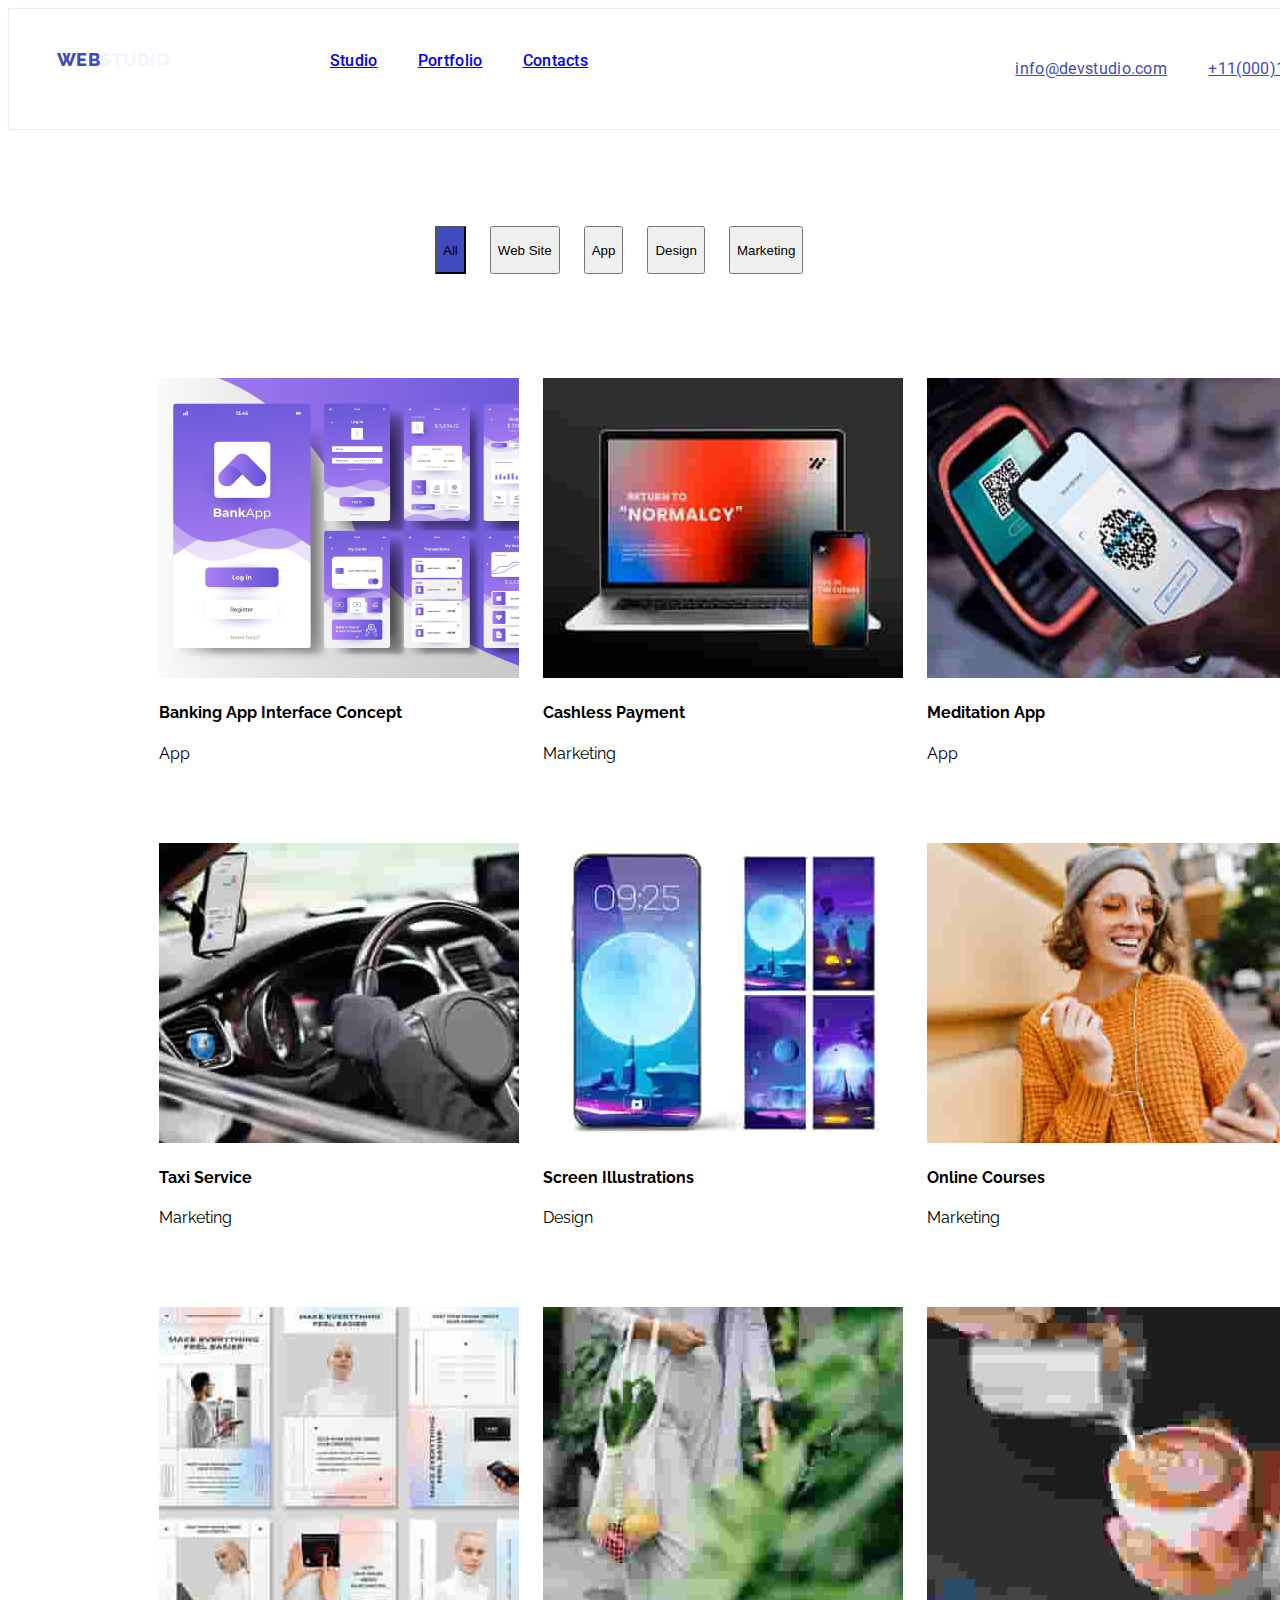
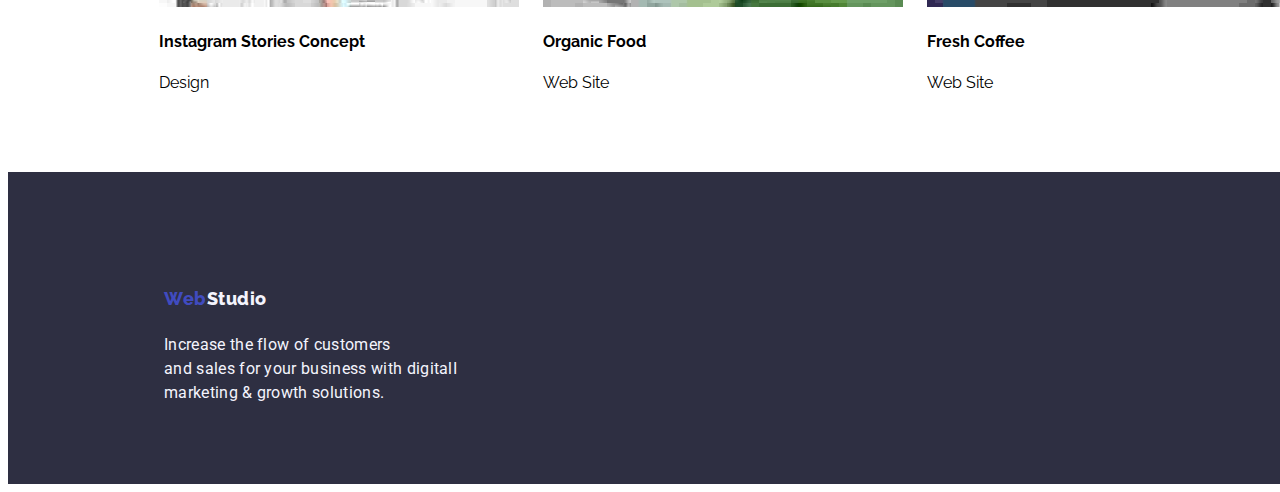
==== portofoliu.html @ 128c5a5e "homwork" ====
<!DOCTYPE html>
<html lang="en">
  <head>
    <meta charset="UTF-8" />
    <meta name="viewport" content="width=<>, initial-scale=1.0" />
    <title>Portofolio</title>
    <link rel="stylesheet" href="./css/styles.css" />
    <link rel="preconnect" href="https://fonts.googleapis.com" />
    <link rel="preconnect" href="https://fonts.gstatic.com" crossorigin />
    <link rel="preconnect" href="https://fonts.googleapis.com" />
    <link rel="preconnect" href="https://fonts.gstatic.com" crossorigin />
    <link
      rel="stylesheet"
      href="https://fonts.googleapis.com/css2?family=Raleway:ital,wght@0,100..900;1,100..900&family=Roboto:ital,wght@0,100;0,300;0,400;0,500;0,700;0,900;1,100;1,300;1,400;1,500;1,700;1,900&display=swap"
    />
    <link
      rel="stylesheet"
      href="https://fonts.googleapis.com/css2?family=Roboto:ital,wght@0,100;0,300;0,400;0,500;0,700;0,900;1,100;1,300;1,400;1,500;1,700;1,900&display=swap"
    />
  </head>
  <body class="body">
     <!--top-line-section-->
    <header> 
      <section class="section-header">
       <div class="section-top-line " >         
           <div section-logo> 
           <p class="logo"><span class="web">WEB</span><span class="studio">STUDIO</span></p> 
           </div>
            <nav class="menu-nav">
              <ul class="nav-list">
                  <li>
                       <a href="studio.html" target="_blank">Studio</a>
                  </li>
                  <li>
                       <a href="portofoliu.html" target="_blank">Portfolio</a>
                  </li>
                  <li>
                       <a href="contacts.html" >Contacts</a>
                  </li>
               </ul>
            </nav> 
          <div class="contacts-section">
          <a class="contacts-email" href="mailto info@devstudio.com" >info@devstudio.com</a>
          <a class="contacts-phone" href="mailto+11(000)111-11-11:" >+11(000)111-11-11</a>
         </div> 
     </section>
    </header>

      <!--sectiunea filtre-->
      <section class="filtres-section">
        <div class="filtres-container">
          <button class="active-buton" type="button">All</button>
          <button type="button">Web Site</button>
          <button type="button">App</button>
          <button type="button">Design</button>
          <button type="button">Marketing</button>
        </div>
      </section>
      <div class="finger">
      </div>
      <main class="main-section">
      <!--sectiunea projects row1-->
      <div class="projects- row-one container">   
        <ul class="projects-row-one-list  ">
          <li>
            <img src="./images/row1card1.jpg"alt="Project row1card1" />
            <h4>Banking App Interface Concept</h4>
            <p>App</p>
          </li>
          <li>
            <img src="./images/row1card2.jpg" alt="Project row1card2" />
            <h4> Cashless Payment </h4>
             <p> Marketing</p>
          </li>
          <li>
            <img src="./images/row1card3.jpg" alt="Project row1card3" />
            <h4> Meditation App </h4>
             <p>App</p>
          </li>
        </ul>
      </div>
  
    
      <!--sectiunea projects row2 -->
      <div class="projects row-two container">
        <ul class="projects-row-two-list">
          <li>
            <img src="./images/row2card1.jpg" alt="Project row2card1" />
            <h4 clasa="cards-title">Taxi Service </h4>
            <p>Marketing</p>
          </li>
          <li>
            <img src="./images/row2card2.jpg" alt="Project row2card2" />
         <h4>Screen Illustrations</h4>
            <p>Design</p>
          </li>
          <li>
            <img src="./images/row2card3.jpg" alt="Project row2card3" />
            <h4>Online Courses</h4>
            <p>Marketing</p>
          </li>
        </ul>         
   </div>
      <!--sectiunea row3-->
      <div class="projects-row-three  container">
        <ul class="projects-row-three-list ">
          <li>
            <img src="./images/row3card1.jpg" alt="Project row3card1" />
           <h4>Instagram Stories Concept</h4>
           <p>Design</p>
          </li>
            <li>
            <img src="./images/row3card2.jpg" alt="Project row3card2" />
             <h4>Organic Food</h4>
             <p>Web Site</p>
          </li>
          <li>
            <img src="./images/row3card3.jpg"alt="Project row3card3" />
             <h4>Fresh Coffee</h4>
             <p>Web Site</p>
            </li>
        </ul> 
      </div>
    
     </main>
    <!--footer-->
        <div class="footer-container">
      <footer class="footer-section"> 
       <div section-logo> 
          <p class="logo"><span class="web">Web</span><span class="studio">Studio</span></p> 
       </div>
          <p class="text-footer">
          Increase the flow of customers<br />
          and sales for your business with digitalI<br />
          marketing & growth solutions.
        </p>
     
      </footer>
    </div>
  </body>
</html>
---- css/styles.css ----
/*Main Page*/
.body { 
    font-family:Raleway, Roboto,sans-serif;
    background-color: var(--white);

}  
:root {
       --white:#FFFFFF;
       --navy-blue:#2E2F42;
       --cloud: #F4F4FD;
       --iris:#404BBF;
      --salte: #434455;
      --black:#black;
    }
.section {
    padding-top: 94px;
    padding-bottom: 94px;
}
.section-header {
    width: 1400px;
}
.section-top-line {
   width:1200;
     display: flex;
        flex-direction: row;
        justify-content: space-around;
         height: 72px;
         padding-top: 24px;
         padding-bottom: 24px;
         border: 1px solid #E7E9FC;
}

.section-logo {  
    display: flex;
    flex-direction: row;
    justify-content: space-around;
    height: 24px;
    margin-left: 156px;
    font-size: 18px;
    font-weight: 800;
    line-height: 21px;
    letter-spacing: 0.03em;
    text-align: left;
    color: var(--iris);
}
.web {
    font-family: Raleway;
        font-size: 18px;
        font-weight: 800;
        line-height: 21px;
        letter-spacing: 0.03em;
        text-align: left;
      color:var(--iris);
}
.studio {
    font-family: Raleway;
        font-size: 18px;
        font-weight: 800;
        line-height: 21px;
        letter-spacing: 0.03em;
        text-align: left;
        color: var(--navy-blue);
}
.studio:hover, :focus {
    color: var(--navy-blue) ;
}

.nav-list {
    
    list-style: Body Medium;
    font-family: Roboto;
    font-size: 16px;
    font-weight: 500;
    line-height: 24px;
    letter-spacing: 0.02em;
    text-align: left;
    list-style-type: none;
    display:flex;
    flex-direction: row;
    justify-content: end;
    margin-left: 24px;
    gap:40px;
   
}

.nav-list .link:focus,
.nav-list .link:hover {
    background-color:var(--navy-blue);
}
.nav-list .buton-contacts:hover {
    background-color:var(--navy-blue);
}
 .contacts-section {
    display: flex;
    flex-direction: row;
    justify-content:flex-end;
    align-content:center ;
    gap:40px;  

   
}
.contacts-email {
    width: 153px;
    height: 24px;
    padding-left: 332px;
    padding-top: 24px;
    padding-bottom: 24px;
    list-style: Body;
        font-family: Roboto;
        font-size: 16px;
        font-weight: 400;
        line-height: 24px;
        letter-spacing: 0.02em;
        text-align: left;
        color:var(--iris);
}  
.contacts-email:hover, :focus {
    color: var(--salte);
}
.contacts-phone { 
width: 151px;
height: 24px;
padding-top:24px;
padding-bottom: 24px;
    styleName: Body;
        font-family: Roboto;
        font-size: 16px;
        font-weight: 400;
        line-height: 24px;
        letter-spacing: 0.02em;
        text-align: left;
         color:var(--iris)
} 
.contacts-phone:hover, :focus {
    color:var(--salte);
}
.hero-image {
    width: 1400px;  

}

.hero-section-beckground { 
    height: 600px;
    background-color: black;
}
.efective-solution {
    padding-top:188px;
    height: 120px; 
    border: Header 1;
    font-family: Roboto;
    font-size: 56px;
    font-weight: 700;
    line-height: 60px;
    letter-spacing: 0.02em;
    text-align: center;
    color:var(--white);
}
.buton-order {
margin-left: 636px;
width:  169px;
height:  56px;
background-color:var(--iris);  
padding: 16px, 32px, 16px, 32px;
border-radius: 4px ;
gap: 10px;
box-shadow: 0px 4px 4px 0px #00000026;
}

.one-section-list {  
    width:1200px; 
    display: flex;
    flex-direction: row;
    justify-content: center;
     align-content: center;
     padding-left: 156px;
    padding-right: 200px;
     gap:24px;  
}
.h4 .one-section-list {
            height: 24px;
            styleName: Header 3;
            font-family: Roboto;
            font-size: 20px;
            font-weight: 500;
            line-height: 24px;
            letter-spacing: 0.02em;
            color:var(--navy-blue);
            list-style-type: none;
     }
.one-section-content {

styleName: Body;
    font-family: Roboto;
    font-size: 16px;
    font-weight: 400;
    line-height: 24px;
    letter-spacing: 0.02em;
    text-align: left;
}

.two-section {
   width: 1440px;
   height: 412px;        
}
.two-section-container { 
   width:1200px;
   background:var(--navy-blue);
}
.two-section-top { 
    styleName: Header 2;
        font-family: Roboto;
        font-size: 36px;
        font-weight: 700;
        line-height: 40px;
        letter-spacing: 0.02em;
       text-align: center;
}
.two-section-list {
    list-style-type: none;
    display: flex;
    flex-direction: row;
    justify-content:  center;
    align-content: center;
    list-style-type: none;
}


.our-team-section {
    width: 1440px;
    height: 732px; 
    background-color:#F4F4FD; 
    
}
.our-team-container {
    width:1200px;  
}
.our-team-name {
    styleName: Header 2;
        font-family: Roboto;
        font-size: 36px;
        font-weight: 700;
        line-height: 40px;
        letter-spacing: 0.02em;
        text-align: center;
}
.our-team-list {
display: flex;
flex-direction: row;
justify-content: center;
align-content: center;
gap: 24px;  
list-style-type: none;
margin-left: 156px;
 text-align: center;
background:var(--white);
}

.p .our-team-content-card-list {
        styleName: Header 3;
    font-family: Roboto;
    font-size: 20px;
    font-weight: 500;
    line-height: 24px;
    letter-spacing: 0.02em;
    background: var(--navy-blue);
}
.h4 .our-team-content-card-list {
styleName: Body;
    font-family: Roboto;
    font-size: 16px;
    font-weight: 400;
    line-height: 24px;
    letter-spacing: 0.02em;
    background:var(--salte);
}

.footer-container {
    width: 1440px;
     background-color: var(--navy-blue);
     width: 1440px;
     height: 312px;
 
}
.footer-section {
       display: block;
    box-sizing: border-box;
    margin-left: 156px;
    padding-top: 100px;
}
.text-footer {
        padding-top: 8px;
        font-family: Roboto;
        font-size: 16px;
        font-weight: 400;
        line-height: 24px;
        letter-spacing: 0.02em;
        text-align: left;
        color:var(--cloud);
}
.studio {
    color:var(--cloud);
}
.text-footer:hover {
    color: var(--iris);
}

/*portofoliu*/


.filtres-container {
    width: 586px;
    height: 48px;
    display: flex;
    flex-direction: row;
     padding-left: 427px;
     padding-top: 96px;
     padding-bottom: 72px;
     gap:24px;
}
.active-buton
{
background-color: var(--iris);
}
.active-buton:active {
    background: var(--white);
}
.active-buton:hover, :focus {
    background: var(--white);
}

.finger {
    width: 16px;
     height: 16px ;
     top: 213px; 
     left: 482px;
     padding: 0px, 1.33px, 0px, 1.33px;
}

.li .container
{
    width: 1440px;
    height: 420px;
    border: 1px;
    display: flex;
    flex-direction: column;
    padding-bottom:  48px;
}

.projects-row-one-list,
.projects-row-two-list, 
.projects-row-three-list {
    width: 1118px;
    list-style-type: none;
     text-align: left;
    display: flex;
    flex-direction: row;
    justify-content: center;
    align-content: center;
    padding-left:156px;
    padding-bottom: 48px;
    gap:24px;
    background: var(--white);
}
.h4 .container {
    width: 290px;
height: 24px;
styleName: Header 3;
    font-family: Roboto;
    font-size: 20px;
    font-weight: 500;
    line-height: 24px;
    letter-spacing: 0.02em;
    color: var(--salte); 
}
   
.p .container {
width: 30px;
height: 24px;
styleName: Body;
    font-family: Roboto;
    font-size: 16px;
    font-weight: 400;
    line-height: 24px;
    letter-spacing: 0.02em;
}
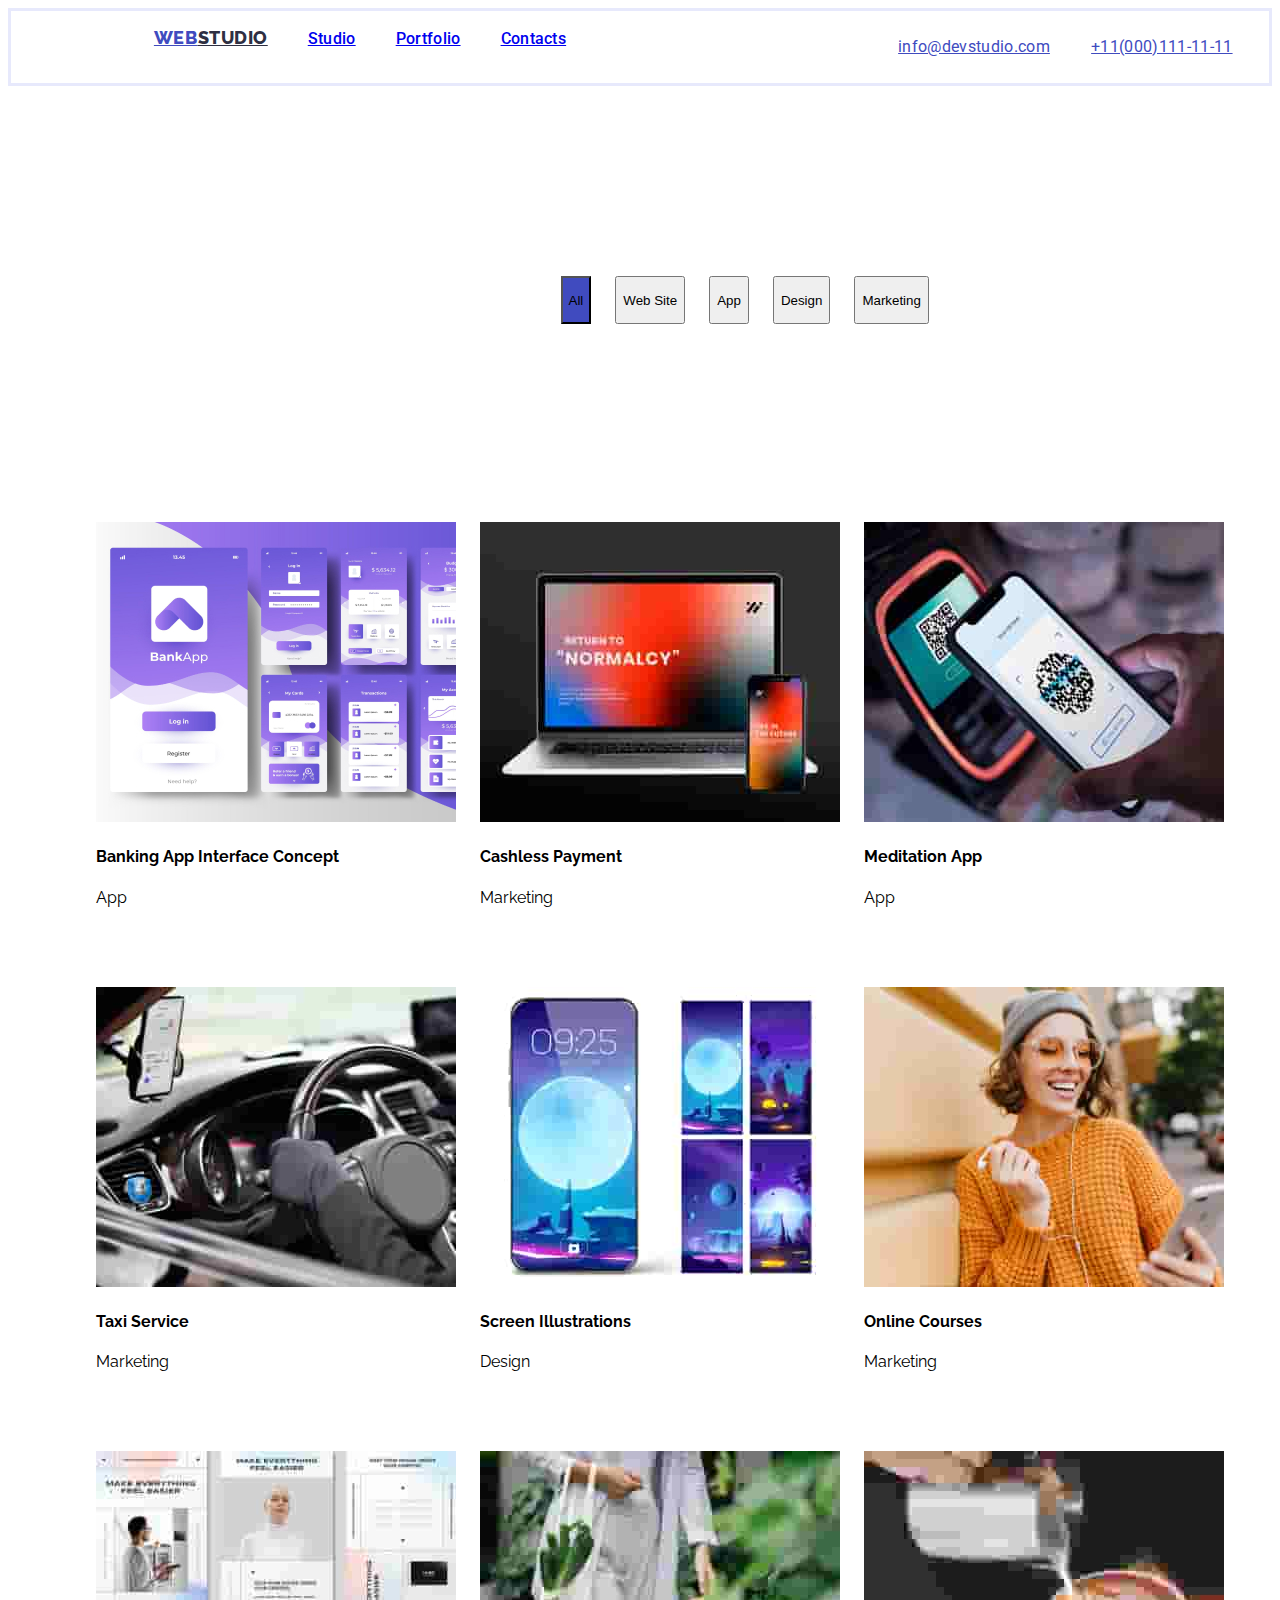
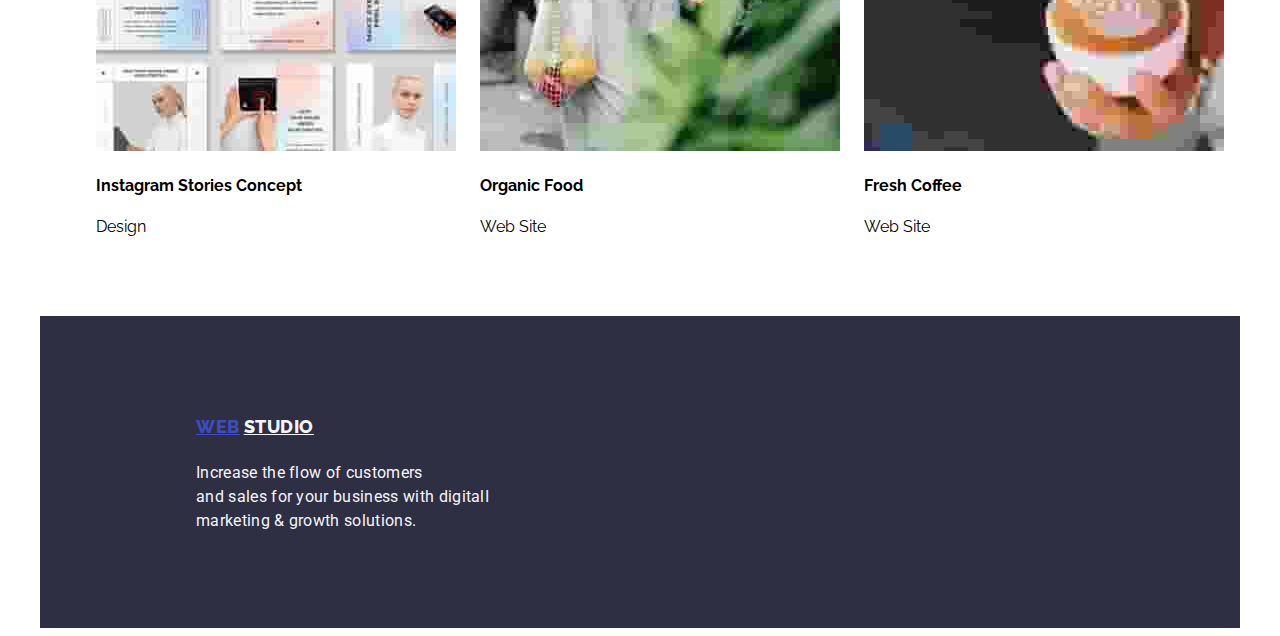
==== commit 47f4292a: "Summary" ====
--- a/portofoliu.html
+++ b/portofoliu.html
@@ -13,129 +13,138 @@
       rel="stylesheet"
       href="https://fonts.googleapis.com/css2?family=Raleway:ital,wght@0,100..900;1,100..900&family=Roboto:ital,wght@0,100;0,300;0,400;0,500;0,700;0,900;1,100;1,300;1,400;1,500;1,700;1,900&display=swap"
     />
-    <link
-      rel="stylesheet"
+     <link 
       href="https://fonts.googleapis.com/css2?family=Roboto:ital,wght@0,100;0,300;0,400;0,500;0,700;0,900;1,100;1,300;1,400;1,500;1,700;1,900&display=swap"
-    />
+      rel="stylesheet"/>
   </head>
   <body class="body">
-     <!--top-line-section-->
-    <header> 
+    <!--header-section-->
+    <header>
       <section class="section-header">
-       <div class="section-top-line " >         
-           <div section-logo> 
-           <p class="logo"><span class="web">WEB</span><span class="studio">STUDIO</span></p> 
-           </div>
-            <nav class="menu-nav">
-              <ul class="nav-list">
-                  <li>
-                       <a href="studio.html" target="_blank">Studio</a>
-                  </li>
-                  <li>
-                       <a href="portofoliu.html" target="_blank">Portfolio</a>
-                  </li>
-                  <li>
-                       <a href="contacts.html" >Contacts</a>
-                  </li>
-               </ul>
-            </nav> 
+        <div class="section-top-line">
+          <nav class="menu-nav">
+            <ul class="nav-list">
+              <li>
+                <div class="logo">
+                  <a class="web" href="webstudio.html" target="_blank">WEB</a>
+                  <a class="studio" href="studiologo.html" target="_blank"
+                    >STUDIO</a
+                  >
+                </div>
+              </li>
+              <li>
+                <a class="link" href="studio.html" target="_blank">Studio</a>
+              </li>
+              <li>
+                <a class="link" href="portofoliu.html" target="_blank"
+                  >Portfolio</a
+                >
+              </li>
+              <li>
+                <a href="contacts.html" target="blank">Contacts</a>
+              </li>
+            </ul>
+          </nav>
           <div class="contacts-section">
-          <a class="contacts-email" href="mailto info@devstudio.com" >info@devstudio.com</a>
-          <a class="contacts-phone" href="mailto+11(000)111-11-11:" >+11(000)111-11-11</a>
-         </div> 
-     </section>
-    </header>
-
-      <!--sectiunea filtre-->
-      <section class="filtres-section">
-        <div class="filtres-container">
-          <button class="active-buton" type="button">All</button>
-          <button type="button">Web Site</button>
-          <button type="button">App</button>
-          <button type="button">Design</button>
-          <button type="button">Marketing</button>
+            <a class="contacts-email" href="mailto:info@devstudio.com"
+              >info@devstudio.com</a
+            >
+            <a class="contacts-phone" href="telto:+11(000)111-11-11"
+              >+11(000)111-11-11</a
+            >
+          </div>
         </div>
       </section>
-      <div class="finger">
+    </header>
+    <!--sectiunea filtre-->
+    <section class="section">
+      <div class="filtres container">
+        <button class="active-buton" type="button">All</button>
+        <button type="button">Web Site</button>
+        <button type="button">App</button>
+        <button type="button">Design</button>
+        <button type="button">Marketing</button>
       </div>
-      <main class="main-section">
-      <!--sectiunea projects row1-->
-      <div class="projects- row-one container">   
-        <ul class="projects-row-one-list  ">
+    </section>
+    <div class="finger"></div>
+    <main class="main-section">
+      <!--section-row-one-->
+      <div class="projects-row-one container">
+        <ul class="projects-row-one-list">
           <li>
-            <img src="./images/row1card1.jpg"alt="Project row1card1" />
+            <img src="./images/row1card1.jpg" alt="Project row1card1" />
             <h4>Banking App Interface Concept</h4>
             <p>App</p>
           </li>
           <li>
             <img src="./images/row1card2.jpg" alt="Project row1card2" />
-            <h4> Cashless Payment </h4>
-             <p> Marketing</p>
+            <h4>Cashless Payment</h4>
+            <p>Marketing</p>
           </li>
           <li>
             <img src="./images/row1card3.jpg" alt="Project row1card3" />
-            <h4> Meditation App </h4>
-             <p>App</p>
+            <h4>Meditation App</h4>
+            <p>App</p>
           </li>
         </ul>
       </div>
-  
-    
+
       <!--sectiunea projects row2 -->
-      <div class="projects row-two container">
+      <div class="projects-row-two container">
         <ul class="projects-row-two-list">
           <li>
-            <img src="./images/row2card1.jpg" alt="Project row2card1" />
-            <h4 clasa="cards-title">Taxi Service </h4>
+            <img src="./images/row2card1.jpg" alt="Project row2 card1" />
+            <h4 clasa="cards-title">Taxi Service</h4>
             <p>Marketing</p>
           </li>
           <li>
-            <img src="./images/row2card2.jpg" alt="Project row2card2" />
-         <h4>Screen Illustrations</h4>
+            <img src="./images/row2card2.jpg" alt="Project row2 card2" />
+            <h4>Screen Illustrations</h4>
             <p>Design</p>
           </li>
           <li>
-            <img src="./images/row2card3.jpg" alt="Project row2card3" />
+            <img src="./images/row2card3.jpg" alt="Project row2 card3" />
             <h4>Online Courses</h4>
             <p>Marketing</p>
           </li>
-        </ul>         
-   </div>
+        </ul>
+      </div>
       <!--sectiunea row3-->
-      <div class="projects-row-three  container">
-        <ul class="projects-row-three-list ">
+      <div class="projects-row-three container">
+        <ul class="projects-row-three-list">
           <li>
             <img src="./images/row3card1.jpg" alt="Project row3card1" />
-           <h4>Instagram Stories Concept</h4>
-           <p>Design</p>
-          </li>
-            <li>
-            <img src="./images/row3card2.jpg" alt="Project row3card2" />
-             <h4>Organic Food</h4>
-             <p>Web Site</p>
+            <h4>Instagram Stories Concept</h4>
+            <p>Design</p>
           </li>
           <li>
-            <img src="./images/row3card3.jpg"alt="Project row3card3" />
-             <h4>Fresh Coffee</h4>
-             <p>Web Site</p>
-            </li>
-        </ul> 
+            <img src="./images/row3card2.jpg" alt="Project row3card2" />
+            <h4>Organic Food</h4>
+            <p>Web Site</p>
+          </li>
+          <li>
+            <img src="./images/row3card3.jpg" alt="Project row3card3" />
+            <h4>Fresh Coffee</h4>
+            <p>Web Site</p>
+          </li>
+        </ul>
       </div>
-    
-     </main>
+    </main>
     <!--footer-->
-        <div class="footer-container">
-      <footer class="footer-section"> 
-       <div section-logo> 
-          <p class="logo"><span class="web">Web</span><span class="studio">Studio</span></p> 
-       </div>
-          <p class="text-footer">
+    <footer class="footer-section">
+      <div class="footer container">
+        <div class="logofooter">
+          <a class="web" href="webstudio.html" target="_blank">WEB</a>
+          <a class="studiologo" href="studiologo.html" target="_blank"
+            >STUDIO</a
+          >
+        </div>
+        <p class="text-footer">
           Increase the flow of customers<br />
           and sales for your business with digitalI<br />
           marketing & growth solutions.
         </p>
-     
-      </footer>
-    </div>
+      </div>
+    </footer>
   </body>
 </html>
--- a/css/styles.css
+++ b/css/styles.css
@@ -1,48 +1,50 @@
-/*Main Page*/
+/*Studio*/
 .body { 
     font-family:Raleway, Roboto,sans-serif;
-    background-color: var(--white);
-
-}  
+    background-color: var(--white); 
+}
 :root {
        --white:#FFFFFF;
        --navy-blue:#2E2F42;
        --cloud: #F4F4FD;
        --iris:#404BBF;
       --salte: #434455;
-      --black:#black;
-    }
+      --black: #000000;
+}
 .section {
     padding-top: 94px;
-    padding-bottom: 94px;
-}
-.section-header {
-    width: 1400px;
-}
-.section-top-line {
-   width:1200;
-     display: flex;
+    padding-bottom: 94px;   
+}
+ .container {
+            max-width: 1200px;
+            margin: 0 auto;
+        }
+.main-page {
+    font-family:Raleway;
+        font-size: 18px;
+        font-weight: 800;
+        line-height: 21px;
+        letter-spacing: 0.03em;
+        text-align: left;
+        color: var(--iris);
+}
+
+.section-top-line { 
+  display: flex;
         flex-direction: row;
-        justify-content: space-around;
-         height: 72px;
-         padding-top: 24px;
-         padding-bottom: 24px;
-         border: 1px solid #E7E9FC;
-}
-
-.section-logo {  
-    display: flex;
-    flex-direction: row;
-    justify-content: space-around;
-    height: 24px;
-    margin-left: 156px;
-    font-size: 18px;
-    font-weight: 800;
-    line-height: 21px;
-    letter-spacing: 0.03em;
-    text-align: left;
-    color: var(--iris);
-}
+        justify-content: center;
+        align-content: center;
+        height: 72px ;
+        border: 0px, 0px, 1px, 0px;
+        border: solid,  #E7E9FC;    
+}
+
+.logo {  
+    display:flex;
+    flex-direction: row;
+    justify-content: space-around;     
+    }
+
 .web {
     font-family: Raleway;
         font-size: 18px;
@@ -61,12 +63,12 @@
         text-align: left;
         color: var(--navy-blue);
 }
-.studio:hover, :focus {
-    color: var(--navy-blue) ;
-}
-
-.nav-list {
-    
+.web:hover,
+:focus {
+    color: var(--salte);
+}
+.nav-list {  
+    list-style-type: none;
     list-style: Body Medium;
     font-family: Roboto;
     font-size: 16px;
@@ -77,31 +79,32 @@
     list-style-type: none;
     display:flex;
     flex-direction: row;
-    justify-content: end;
-    margin-left: 24px;
-    gap:40px;
-   
-}
+    justify-content: center;
+align-content: center;
+    margin-left: 76px;
+    gap:40px;  
+    color:var(--navy-blue);
+}
+
 
 .nav-list .link:focus,
-.nav-list .link:hover {
-    background-color:var(--navy-blue);
-}
+.nav-list .link:hover
+ {
+    color:var(--navy-blue);
+}
+
 .nav-list .buton-contacts:hover {
     background-color:var(--navy-blue);
 }
- .contacts-section {
+.contacts-section {
     display: flex;
     flex-direction: row;
     justify-content:flex-end;
-    align-content:center ;
+    align-content:center;
     gap:40px;  
-
-   
-}
+  }
 .contacts-email {
     width: 153px;
-    height: 24px;
     padding-left: 332px;
     padding-top: 24px;
     padding-bottom: 24px;
@@ -119,7 +122,6 @@
 }
 .contacts-phone { 
 width: 151px;
-height: 24px;
 padding-top:24px;
 padding-bottom: 24px;
     styleName: Body;
@@ -134,17 +136,13 @@
 .contacts-phone:hover, :focus {
     color:var(--salte);
 }
-.hero-image {
-    width: 1400px;  
-
-}
-
 .hero-section-beckground { 
+    width: 1440px;
     height: 600px;
-    background-color: black;
+    background-color:var(--black);
 }
 .efective-solution {
-    padding-top:188px;
+padding-top: 188px;
     height: 120px; 
     border: Header 1;
     font-family: Roboto;
@@ -155,8 +153,8 @@
     text-align: center;
     color:var(--white);
 }
-.buton-order {
-margin-left: 636px;
+.buton-order {  
+margin-left: 536px;
 width:  169px;
 height:  56px;
 background-color:var(--iris);  
@@ -167,45 +165,41 @@
 }
 
 .one-section-list {  
-    width:1200px; 
-    display: flex;
-    flex-direction: row;
-    justify-content: center;
-     align-content: center;
-     padding-left: 156px;
-    padding-right: 200px;
-     gap:24px;  
-}
-.h4 .one-section-list {
-            height: 24px;
-            styleName: Header 3;
-            font-family: Roboto;
-            font-size: 20px;
-            font-weight: 500;
-            line-height: 24px;
-            letter-spacing: 0.02em;
-            color:var(--navy-blue);
-            list-style-type: none;
-     }
-.one-section-content {
-
+     list-style-type: none;
+     display: flex;
+     justify-content: center;
+     align-content: center;   
+     gap:24px; 
+     text-align: left;
+}
+ .h4 .one-section-list {
+styleName: Header 3;
+    font-family: Roboto;
+    font-size: 20px;
+    font-weight: 500;
+    line-height: 24px;
+    letter-spacing: 0.02em;
+    text-align: left;
+    color: var(--navy-blue);
+}
+ .one-section-content {
 styleName: Body;
     font-family: Roboto;
     font-size: 16px;
     font-weight: 400;
     line-height: 24px;
     letter-spacing: 0.02em;
-    text-align: left;
-}
-
-.two-section {
-   width: 1440px;
-   height: 412px;        
-}
-.two-section-container { 
-   width:1200px;
-   background:var(--navy-blue);
-}
+    color: var(--salte);
+}
+.two-section .container { 
+ background:var(--navy-blue);
+  height: 412px; 
+  display: flex;
+  flex-direction: column;
+  justify-content: center;
+  align-content: center;
+  padding-left:  156px;
+ }
 .two-section-top { 
     styleName: Header 2;
         font-family: Roboto;
@@ -223,72 +217,75 @@
     align-content: center;
     list-style-type: none;
 }
-
-
-.our-team-section {
-    width: 1440px;
-    height: 732px; 
-    background-color:#F4F4FD; 
-    
-}
-.our-team-container {
-    width:1200px;  
+.our-team  {
+background-color: var(--cloud);
+    display: flex;
+    flex-direction: column;
+    justify-content: center;
+    align-content: center;
+  
 }
 .our-team-name {
     styleName: Header 2;
         font-family: Roboto;
         font-size: 36px;
         font-weight: 700;
-        line-height: 40px;
         letter-spacing: 0.02em;
         text-align: center;
 }
-.our-team-list {
+
+.our-team-list  { 
+list-style-type: none; 
 display: flex;
-flex-direction: row;
 justify-content: center;
 align-content: center;
 gap: 24px;  
-list-style-type: none;
-margin-left: 156px;
- text-align: center;
-background:var(--white);
-}
-
-.p .our-team-content-card-list {
-        styleName: Header 3;
+padding-left: 156px;
+padding-right: 156px;
+}
+.our-team-list .team-card {
     font-family: Roboto;
     font-size: 20px;
     font-weight: 500;
     line-height: 24px;
     letter-spacing: 0.02em;
-    background: var(--navy-blue);
-}
-.h4 .our-team-content-card-list {
-styleName: Body;
+    color: var(--navy-blue);
+   }
+.our-team-list .card-content {
     font-family: Roboto;
     font-size: 16px;
     font-weight: 400;
     line-height: 24px;
     letter-spacing: 0.02em;
-    background:var(--salte);
-}
-
-.footer-container {
-    width: 1440px;
-     background-color: var(--navy-blue);
-     width: 1440px;
-     height: 312px;
- 
-}
-.footer-section {
-       display: block;
+    color:var(--salte);
+}
+.footer  {
+    display: block;
     box-sizing: border-box;
-    margin-left: 156px;
+     background-color: var(--navy-blue);  
+   height: 312px;
+}
+.logofooter{
     padding-top: 100px;
+    padding-left: 156px;
+}
+.studiologo {
+    font-family: Raleway;
+        font-size: 18px;
+        font-weight: 800;
+        line-height: 21px;
+        letter-spacing: 0.03em;
+        text-align: left;
+}
+.logofooter .studiologo {
+color:var(--cloud);
+}
+.logofooter .studiologo:hover,:focus{
+    color:var(--iris);
 }
 .text-footer {
         padding-top: 8px;
+        padding-left: 156px;
         font-family: Roboto;
         font-size: 16px;
         font-weight: 400;
@@ -297,17 +294,13 @@
         text-align: left;
         color:var(--cloud);
 }
-.studio {
-    color:var(--cloud);
-}
+
 .text-footer:hover {
     color: var(--iris);
 }
 
 /*portofoliu*/
-
-
-.filtres-container {
+.filtres {
     width: 586px;
     height: 48px;
     display: flex;
@@ -338,25 +331,21 @@
 
 .li .container
 {
-    width: 1440px;
     height: 420px;
-    border: 1px;
-    display: flex;
-    flex-direction: column;
+    border: 1px; 
     padding-bottom:  48px;
 }
 
 .projects-row-one-list,
 .projects-row-two-list, 
 .projects-row-three-list {
-    width: 1118px;
-    list-style-type: none;
-     text-align: left;
+
+    list-style-type: none;
+    text-align: left;
     display: flex;
     flex-direction: row;
     justify-content: center;
     align-content: center;
-    padding-left:156px;
     padding-bottom: 48px;
     gap:24px;
     background: var(--white);
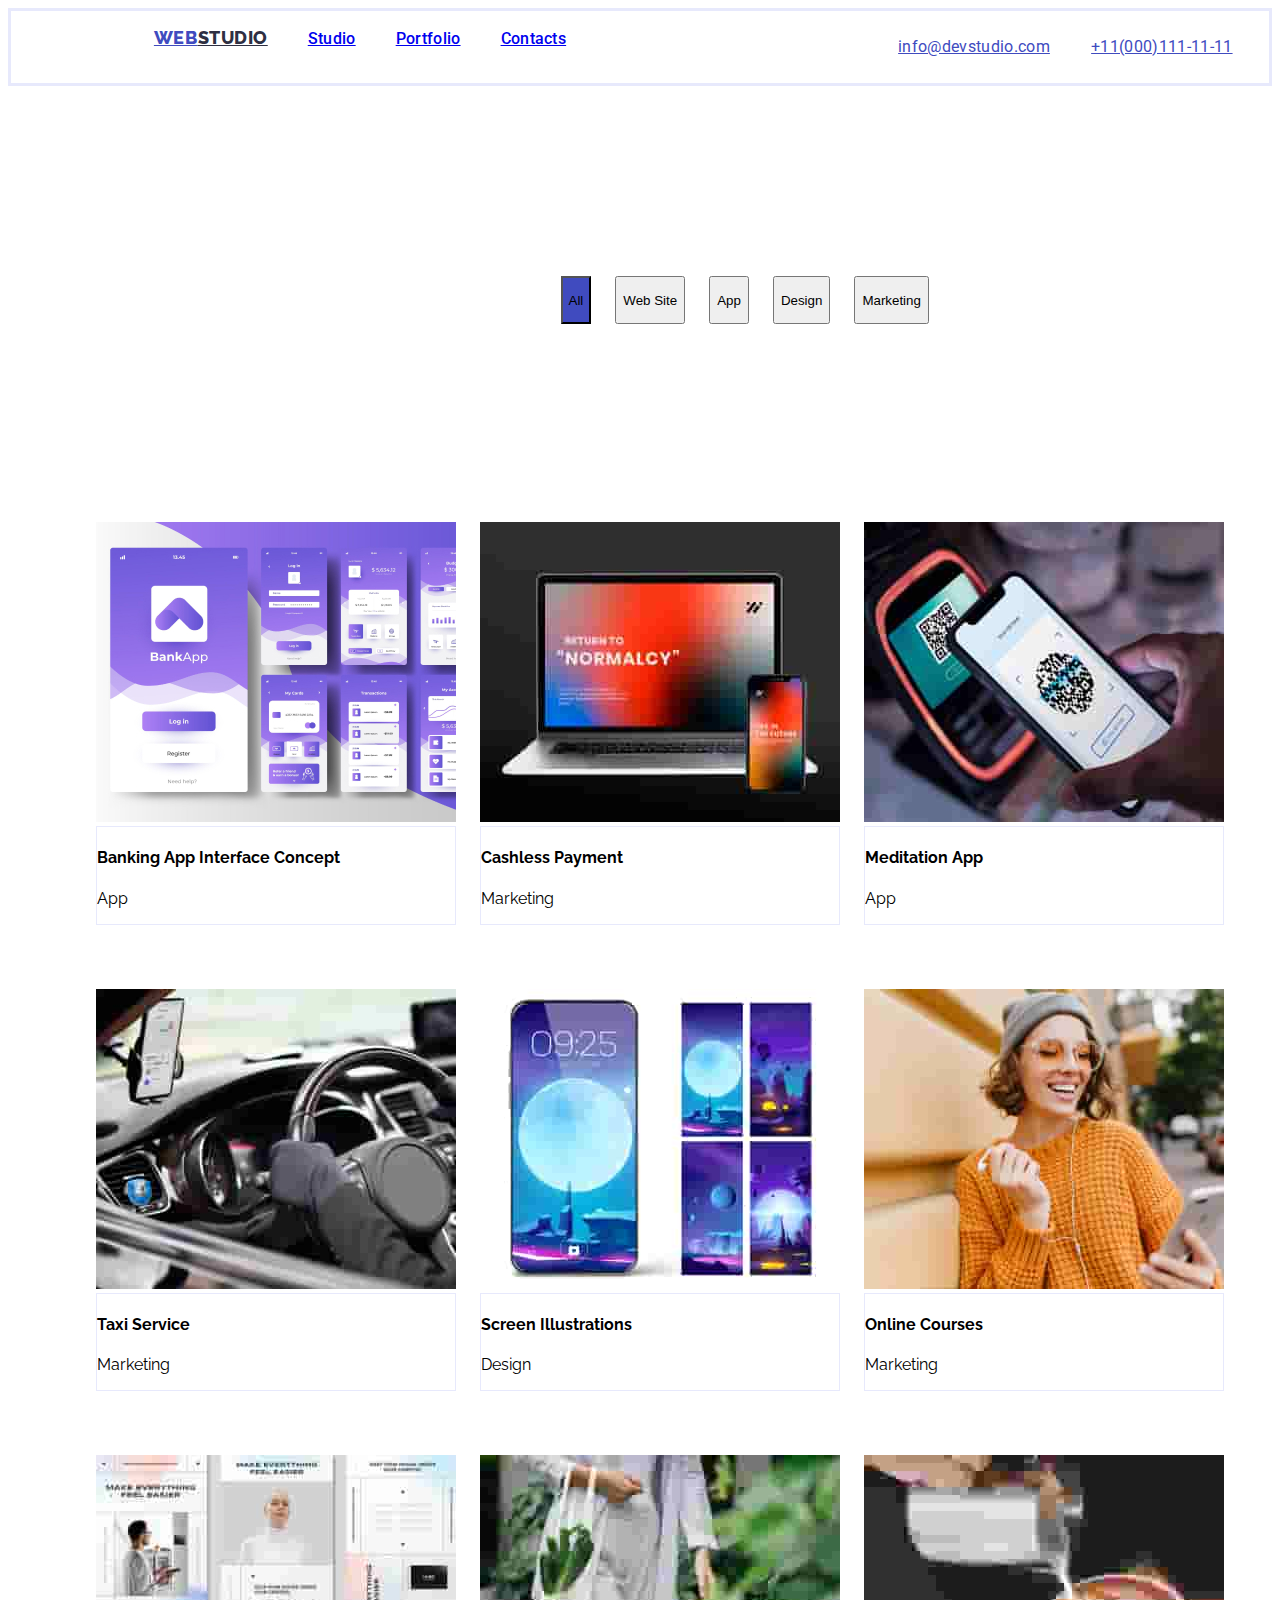
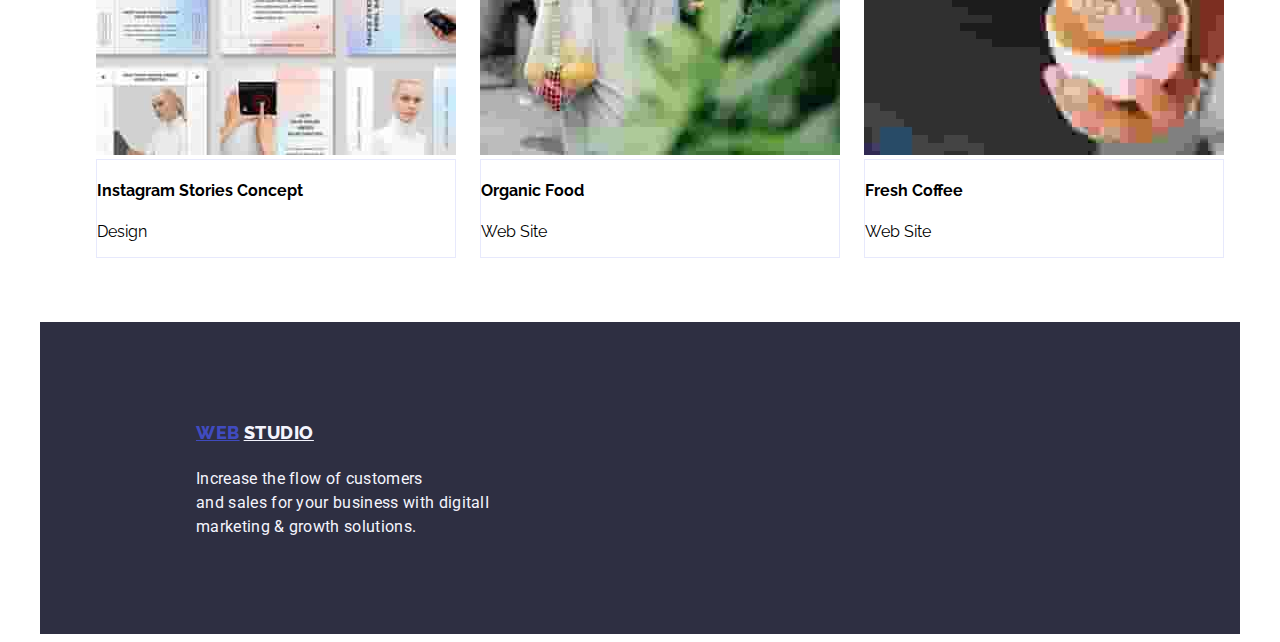
==== commit 2a22a132: "summary" ====
--- a/portofoliu.html
+++ b/portofoliu.html
@@ -13,9 +13,10 @@
       rel="stylesheet"
       href="https://fonts.googleapis.com/css2?family=Raleway:ital,wght@0,100..900;1,100..900&family=Roboto:ital,wght@0,100;0,300;0,400;0,500;0,700;0,900;1,100;1,300;1,400;1,500;1,700;1,900&display=swap"
     />
-     <link 
+    <link
       href="https://fonts.googleapis.com/css2?family=Roboto:ital,wght@0,100;0,300;0,400;0,500;0,700;0,900;1,100;1,300;1,400;1,500;1,700;1,900&display=swap"
-      rel="stylesheet"/>
+      rel="stylesheet"
+    />
   </head>
   <body class="body">
     <!--header-section-->
@@ -72,19 +73,33 @@
       <div class="projects-row-one container">
         <ul class="projects-row-one-list">
           <li>
-            <img src="./images/row1card1.jpg" alt="Project row1card1" />
-            <h4>Banking App Interface Concept</h4>
-            <p>App</p>
+            <img
+              class="cards-image"
+              src="./images/row1card1.jpg"
+              alt="Project row1card1"
+            />
+            <div class="cards-portofolio">
+              <h4>Banking App Interface Concept</h4>
+              <p>App</p>
+            </div>
           </li>
           <li>
-            <img src="./images/row1card2.jpg" alt="Project row1card2" />
-            <h4>Cashless Payment</h4>
-            <p>Marketing</p>
+            <img
+              class="cards-image"
+              src="./images/row1card2.jpg"
+              alt="Project row1card2"
+            />
+            <div class="cards-portofolio">
+              <h4>Cashless Payment</h4>
+              <p>Marketing</p>
+            </div>
           </li>
           <li>
             <img src="./images/row1card3.jpg" alt="Project row1card3" />
-            <h4>Meditation App</h4>
-            <p>App</p>
+            <div class="cards-portofolio">
+              <h4>Meditation App</h4>
+              <p>App</p>
+            </div>
           </li>
         </ul>
       </div>
@@ -93,19 +108,33 @@
       <div class="projects-row-two container">
         <ul class="projects-row-two-list">
           <li>
-            <img src="./images/row2card1.jpg" alt="Project row2 card1" />
-            <h4 clasa="cards-title">Taxi Service</h4>
-            <p>Marketing</p>
+            <img
+              class="cards-image"
+              src="./images/row2card1.jpg"
+              alt="Project row2 card1"
+            />
+            <div class="cards-portofolio">
+              <h4 clasa="cards-title">Taxi Service</h4>
+              <p>Marketing</p>
+            </div>
           </li>
           <li>
             <img src="./images/row2card2.jpg" alt="Project row2 card2" />
-            <h4>Screen Illustrations</h4>
-            <p>Design</p>
+            <div class="cards-portofolio">
+              <h4>Screen Illustrations</h4>
+              <p>Design</p>
+            </div>
           </li>
           <li>
-            <img src="./images/row2card3.jpg" alt="Project row2 card3" />
-            <h4>Online Courses</h4>
-            <p>Marketing</p>
+            <img
+              class="cards-image"
+              src="./images/row2card3.jpg"
+              alt="Project row2 card3"
+            />
+            <div class="cards-portofolio">
+              <h4>Online Courses</h4>
+              <p>Marketing</p>
+            </div>
           </li>
         </ul>
       </div>
@@ -113,19 +142,38 @@
       <div class="projects-row-three container">
         <ul class="projects-row-three-list">
           <li>
-            <img src="./images/row3card1.jpg" alt="Project row3card1" />
-            <h4>Instagram Stories Concept</h4>
-            <p>Design</p>
+            <img
+              class="cards-image"
+              src="./images/row3card1.jpg"
+              alt="Project
+            row3card1"
+            />
+            <div class="cards-portofolio">
+              <h4>Instagram Stories Concept</h4>
+              <p>Design</p>
+            </div>
           </li>
           <li>
-            <img src="./images/row3card2.jpg" alt="Project row3card2" />
-            <h4>Organic Food</h4>
-            <p>Web Site</p>
+            <img
+              class="cards-image"
+              src="./images/row3card2.jpg"
+              alt="Project row3card2"
+            />
+            <div class="cards-portofolio">
+              <h4>Organic Food</h4>
+              <p>Web Site</p>
+            </div>
           </li>
           <li>
-            <img src="./images/row3card3.jpg" alt="Project row3card3" />
-            <h4>Fresh Coffee</h4>
-            <p>Web Site</p>
+            <img
+              class="cards-image"
+              src="./images/row3card3.jpg"
+              alt="Project row3card3"
+            />
+            <div class="cards-portofolio">
+              <h4>Fresh Coffee</h4>
+              <p>Web Site</p>
+            </div>
           </li>
         </ul>
       </div>
--- a/css/styles.css
+++ b/css/styles.css
@@ -10,6 +10,7 @@
        --iris:#404BBF;
       --salte: #434455;
       --black: #000000;
+      --cornflwoer:#E7E9FC;
 }
 .section {
     padding-top: 94px;
@@ -328,14 +329,6 @@
      left: 482px;
      padding: 0px, 1.33px, 0px, 1.33px;
 }
-
-.li .container
-{
-    height: 420px;
-    border: 1px; 
-    padding-bottom:  48px;
-}
-
 .projects-row-one-list,
 .projects-row-two-list, 
 .projects-row-three-list {
@@ -350,9 +343,11 @@
     gap:24px;
     background: var(--white);
 }
-.h4 .container {
-    width: 290px;
-height: 24px;
+ .cards-image {
+    height: 300px;
+ }
+.cards-portofolio .h4 {
+ width: 290px;
 styleName: Header 3;
     font-family: Roboto;
     font-size: 20px;
@@ -361,14 +356,15 @@
     letter-spacing: 0.02em;
     color: var(--salte); 
 }
-   
-.p .container {
-width: 30px;
-height: 24px;
+   .cards-portofolio .p {
 styleName: Body;
     font-family: Roboto;
     font-size: 16px;
     font-weight: 400;
     line-height: 24px;
     letter-spacing: 0.02em;
-}
+    text-align: left;
+}
+.cards-portofolio {  
+border: 1px solid var(--cornflwoer);
+}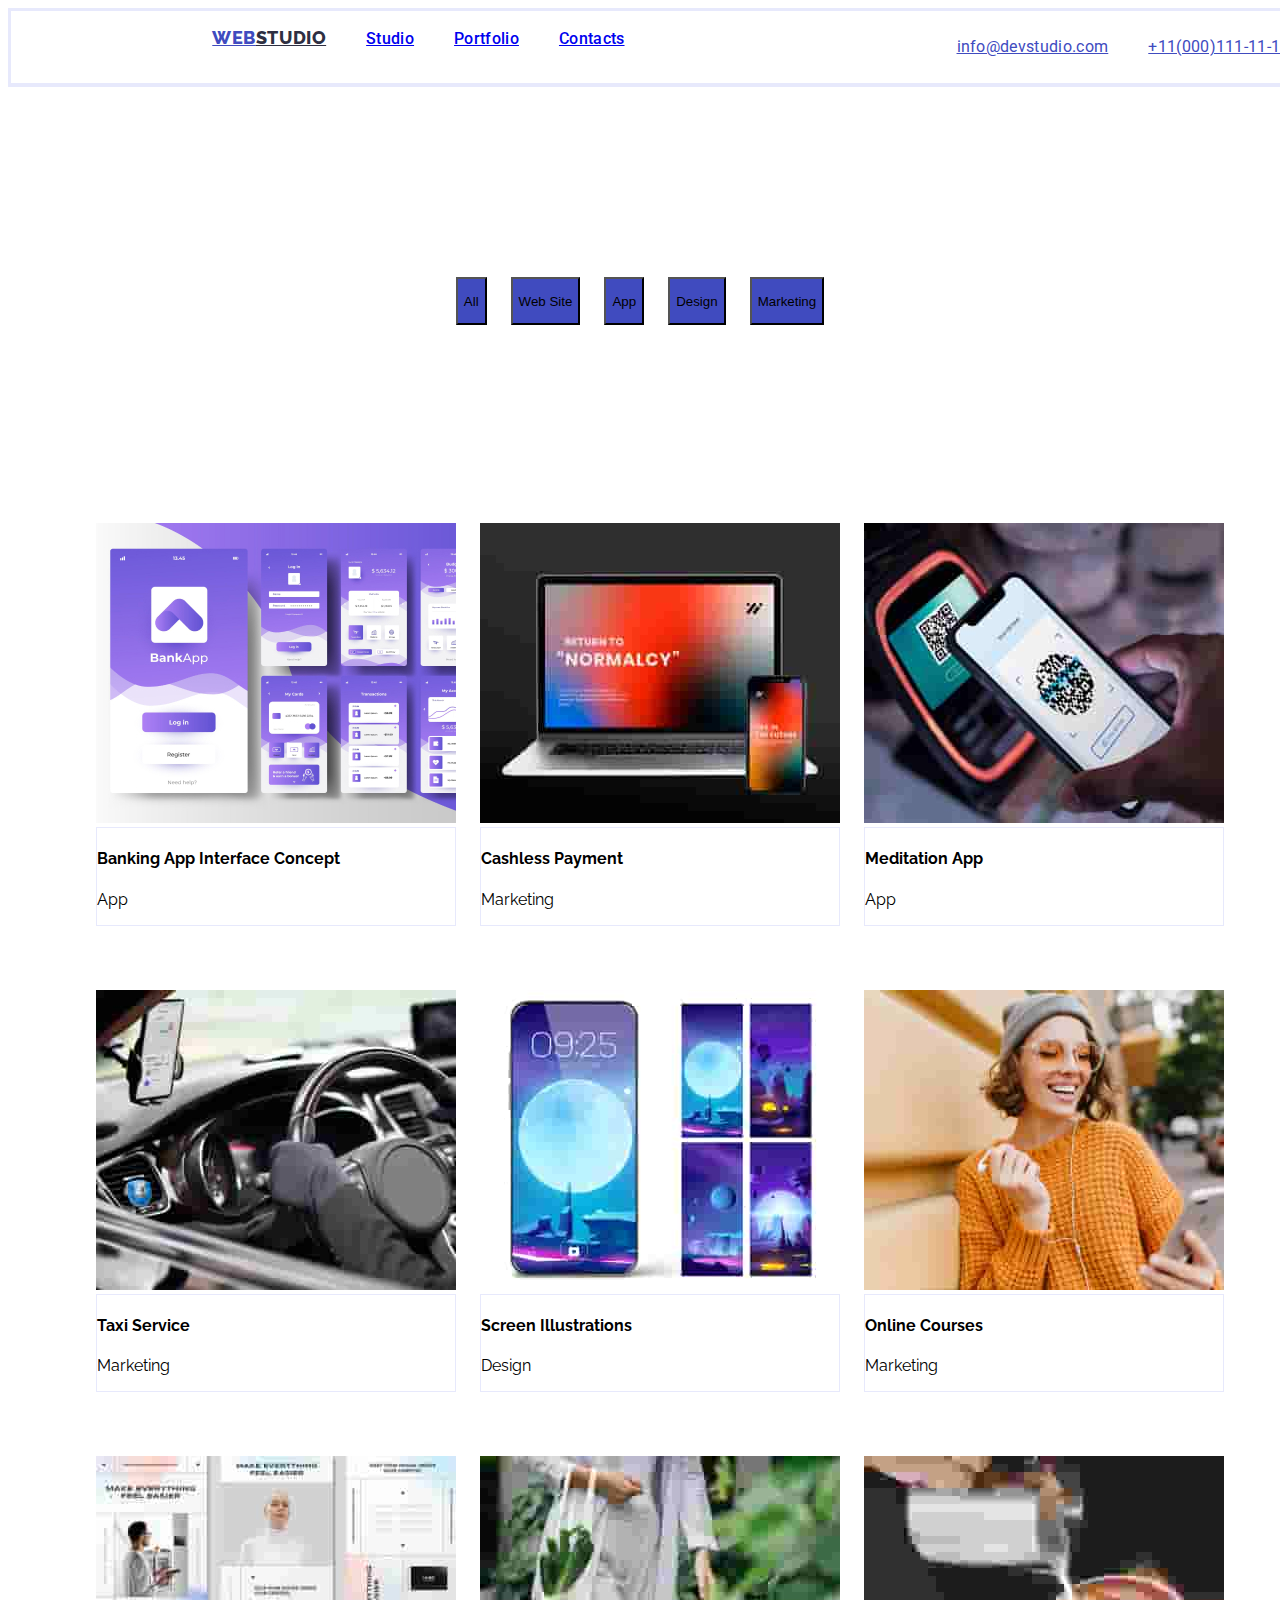
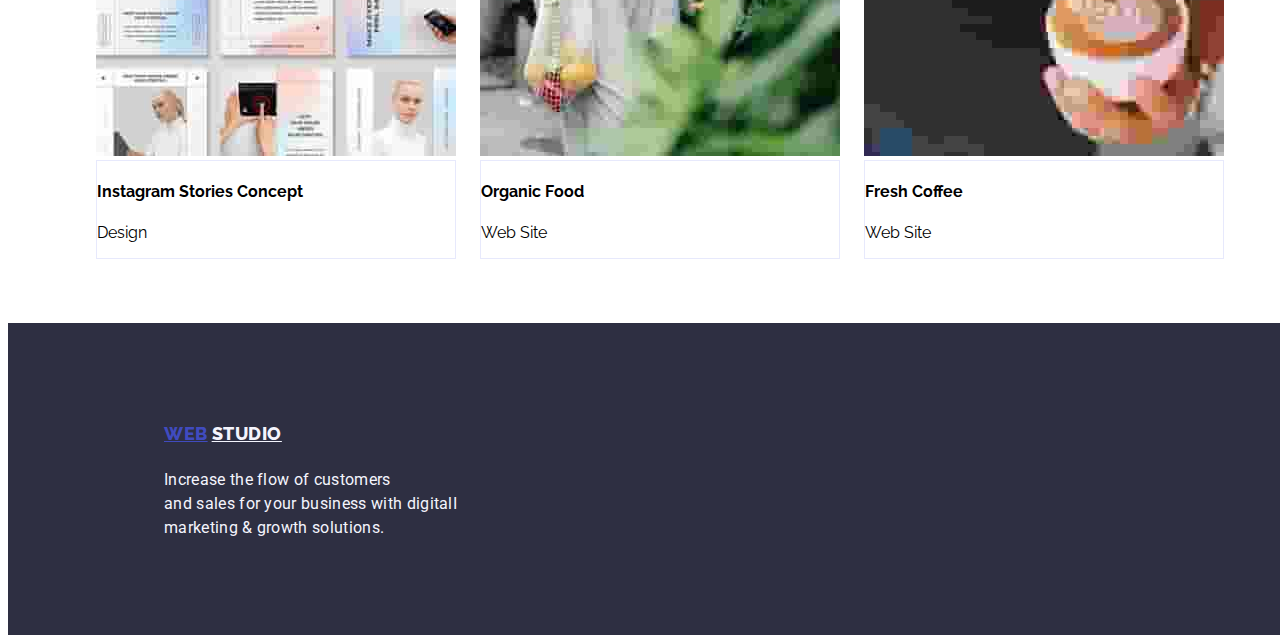
==== commit 065c8956: "Summary" ====
--- a/portofoliu.html
+++ b/portofoliu.html
@@ -22,6 +22,7 @@
     <!--header-section-->
     <header>
       <section class="section-header">
+        <div class="content-header">
         <div class="section-top-line">
           <nav class="menu-nav">
             <ul class="nav-list">
@@ -54,17 +55,17 @@
               >+11(000)111-11-11</a
             >
           </div>
-        </div>
+        </div>   
       </section>
     </header>
     <!--sectiunea filtre-->
     <section class="section">
       <div class="filtres container">
         <button class="active-buton" type="button">All</button>
-        <button type="button">Web Site</button>
-        <button type="button">App</button>
-        <button type="button">Design</button>
-        <button type="button">Marketing</button>
+        <button class="buton-filtres" type="button">Web Site</button>
+        <button class="buton-filtres" type="button">App</button>
+        <button class="buton-filtres" type="button">Design</button>
+        <button class="buton-filtres" type="button">Marketing</button>
       </div>
     </section>
     <div class="finger"></div>
@@ -179,20 +180,20 @@
       </div>
     </main>
     <!--footer-->
-    <footer class="footer-section">
-      <div class="footer container">
-        <div class="logofooter">
+      <div class="footer-background">  
+          <div class="logofooter">
           <a class="web" href="webstudio.html" target="_blank">WEB</a>
           <a class="studiologo" href="studiologo.html" target="_blank"
             >STUDIO</a
           >
-        </div>
+          </div>
         <p class="text-footer">
           Increase the flow of customers<br />
           and sales for your business with digitalI<br />
           marketing & growth solutions.
         </p>
       </div>
+     </div> 
     </footer>
   </body>
 </html>
--- a/css/styles.css
+++ b/css/styles.css
@@ -28,10 +28,23 @@
         letter-spacing: 0.03em;
         text-align: left;
         color: var(--iris);
-}
-
+        margin: 0 auto;
+}
+
+.section-header{
+    margin: 0 auto;
+}
+.content-header{
+    width: 1440px;
+    margin: 0 auto;
+background-color:var(--white);
+ border: 0px, 0px, 1px, 0px;
+border-bottom: 1px solid var(--cornflwoer);
+}
 .section-top-line { 
-  display: flex;
+    width:1440px;
+    margin: 0 auto;
+    display: flex;
         flex-direction: row;
         justify-content: center;
         align-content: center;
@@ -42,8 +55,6 @@
 
 .logo {  
     display:flex;
-    flex-direction: row;
-    justify-content: space-around;     
     }
 
 .web {
@@ -64,10 +75,11 @@
         text-align: left;
         color: var(--navy-blue);
 }
-.web:hover,
+.logo:hover,
 :focus {
-    color: var(--salte);
-}
+    background-color: var(--salte);
+}
+
 .nav-list {  
     list-style-type: none;
     list-style: Body Medium;
@@ -81,32 +93,30 @@
     display:flex;
     flex-direction: row;
     justify-content: center;
-align-content: center;
-    margin-left: 76px;
-    gap:40px;  
+    align-content: center;
+    gap:40px;
     color:var(--navy-blue);
 }
 
 
-.nav-list .link:focus,
-.nav-list .link:hover
- {
-    color:var(--navy-blue);
-}
 
 .nav-list .buton-contacts:hover {
-    background-color:var(--navy-blue);
+    background-color: var(--navy-blue);
+}
+
+.nav-list .buton-contacts:hover {
+    background-color:var(--iris);
 }
 .contacts-section {
     display: flex;
     flex-direction: row;
     justify-content:flex-end;
     align-content:center;
+    padding-left: 332px;
     gap:40px;  
   }
 .contacts-email {
-    width: 153px;
-    padding-left: 332px;
+    
     padding-top: 24px;
     padding-bottom: 24px;
     list-style: Body;
@@ -121,8 +131,7 @@
 .contacts-email:hover, :focus {
     color: var(--salte);
 }
-.contacts-phone { 
-width: 151px;
+.contacts-phone {
 padding-top:24px;
 padding-bottom: 24px;
     styleName: Body;
@@ -140,7 +149,9 @@
 .hero-section-beckground { 
     width: 1440px;
     height: 600px;
-    background-color:var(--black);
+    background-color:var(--black);  
+    margin: 0 auto;
+    
 }
 .efective-solution {
 padding-top: 188px;
@@ -153,9 +164,10 @@
     letter-spacing: 0.02em;
     text-align: center;
     color:var(--white);
+  
 }
 .buton-order {  
-margin-left: 536px;
+margin-left: 636px;
 width:  169px;
 height:  56px;
 background-color:var(--iris);  
@@ -163,6 +175,7 @@
 border-radius: 4px ;
 gap: 10px;
 box-shadow: 0px 4px 4px 0px #00000026;
+display: block;
 }
 
 .one-section-list {  
@@ -234,7 +247,6 @@
         letter-spacing: 0.02em;
         text-align: center;
 }
-
 .our-team-list  { 
 list-style-type: none; 
 display: flex;
@@ -260,11 +272,13 @@
     letter-spacing: 0.02em;
     color:var(--salte);
 }
-.footer  {
-    display: block;
+.footer-background  {
+     width: 1440px;
+     display: block;
     box-sizing: border-box;
-     background-color: var(--navy-blue);  
-   height: 312px;
+    margin: 0 auto;
+    background-color: var(--navy-blue);  
+    height: 312px;
 }
 .logofooter{
     padding-top: 100px;
@@ -277,6 +291,7 @@
         line-height: 21px;
         letter-spacing: 0.03em;
         text-align: left;
+
 }
 .logofooter .studiologo {
 color:var(--cloud);
@@ -305,11 +320,14 @@
     width: 586px;
     height: 48px;
     display: flex;
-    flex-direction: row;
-     padding-left: 427px;
+    justify-content: center;
+    align-content: center;
      padding-top: 96px;
      padding-bottom: 72px;
      gap:24px;
+}
+.buton-filtres {
+background-color: var(--iris);
 }
 .active-buton
 {
@@ -367,4 +385,4 @@
 }
 .cards-portofolio {  
 border: 1px solid var(--cornflwoer);
-}+}
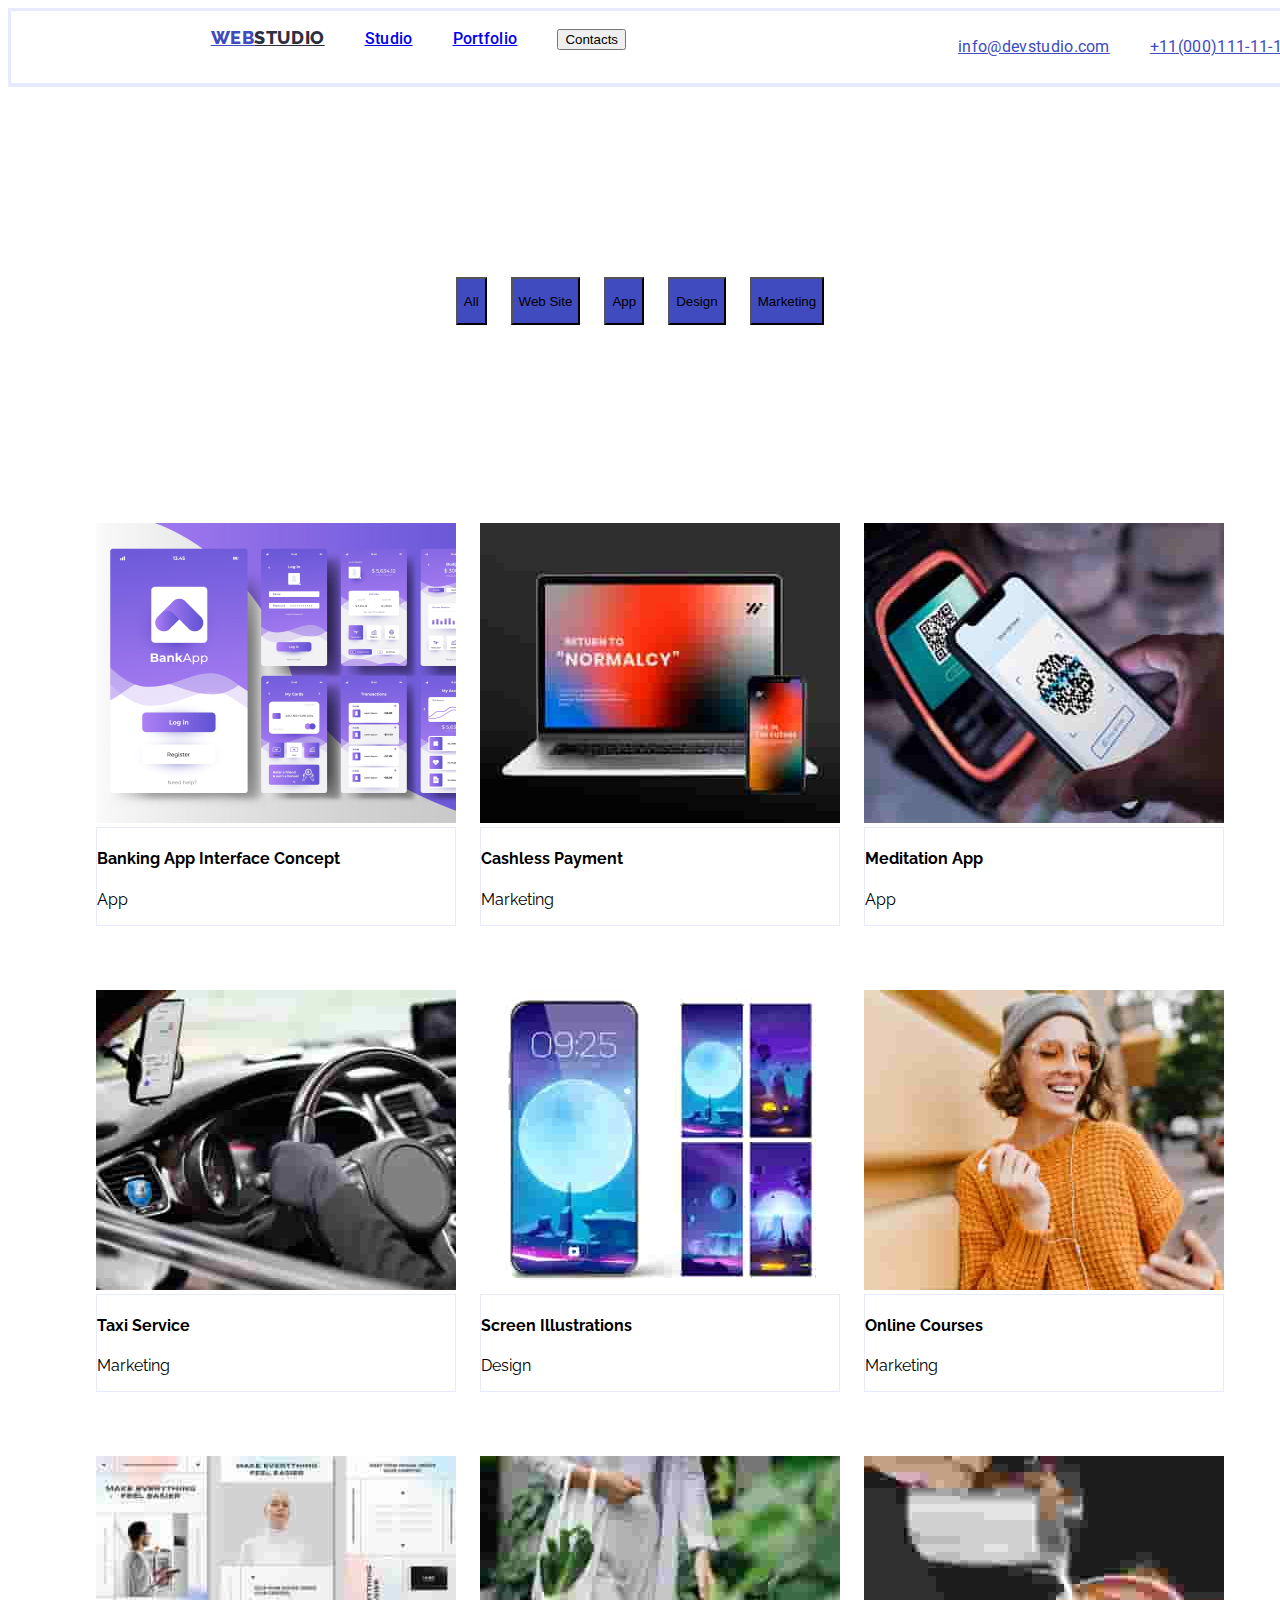
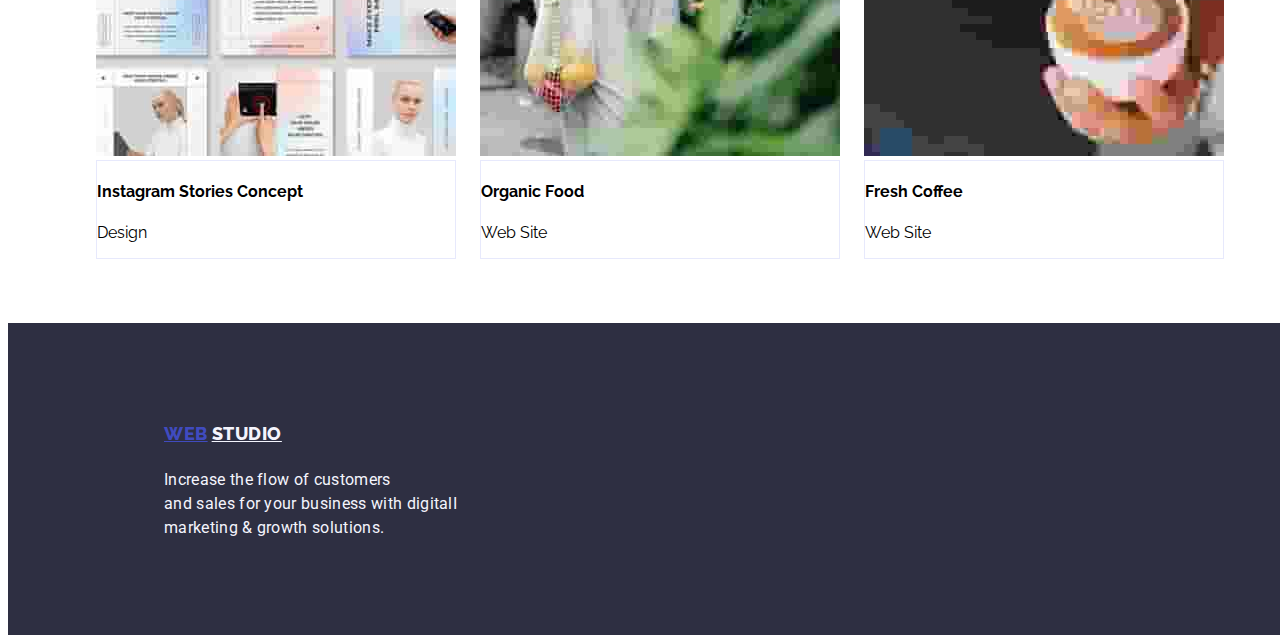
==== commit 226e573f: "Summary" ====
--- a/portofoliu.html
+++ b/portofoliu.html
@@ -20,7 +20,7 @@
   </head>
   <body class="body">
     <!--header-section-->
-    <header>
+       <header>
       <section class="section-header">
         <div class="content-header">
         <div class="section-top-line">
@@ -43,7 +43,7 @@
                 >
               </li>
               <li>
-                <a href="contacts.html" target="blank">Contacts</a>
+                <button class="buton-contacts">Contacts</button>
               </li>
             </ul>
           </nav>
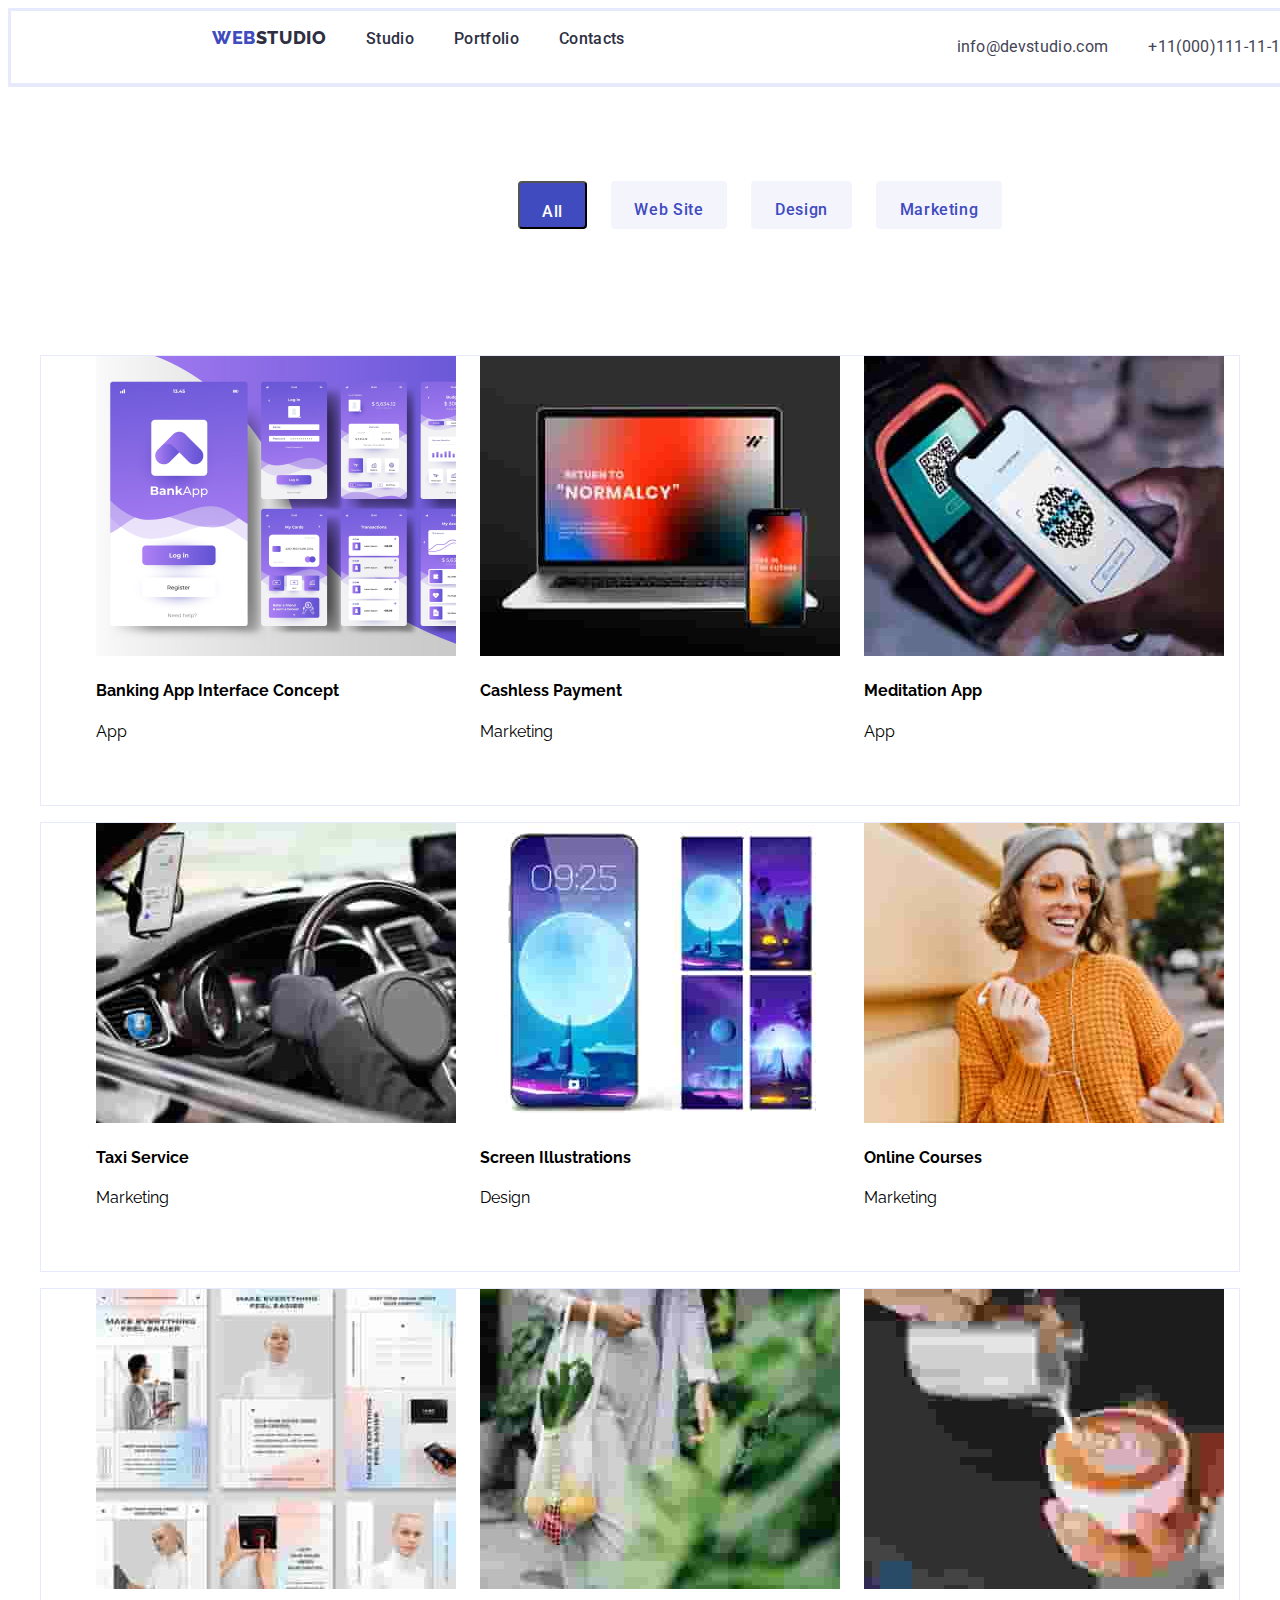
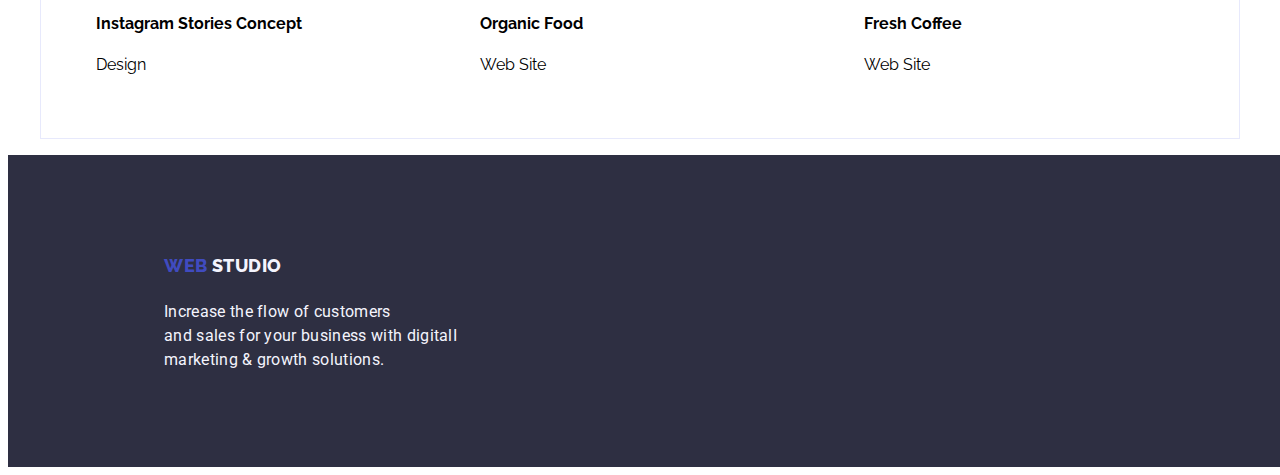
==== commit 766eb6a7: "summary" ====
--- a/portofoliu.html
+++ b/portofoliu.html
@@ -19,7 +19,7 @@
     />
   </head>
   <body class="body">
-    <!--header-section-->
+                   <!--header-section-->
        <header>
       <section class="section-header">
         <div class="content-header">
@@ -43,7 +43,9 @@
                 >
               </li>
               <li>
-                <button class="buton-contacts">Contacts</button>
+                <a class="link" href="contacts.html" target="_blank"
+                  >Contacts</a
+                >
               </li>
             </ul>
           </nav>
@@ -58,19 +60,24 @@
         </div>   
       </section>
     </header>
-    <!--sectiunea filtre-->
+              <!--sectiunea filtre-->
     <section class="section">
-      <div class="filtres container">
-        <button class="active-buton" type="button">All</button>
-        <button class="buton-filtres" type="button">Web Site</button>
-        <button class="buton-filtres" type="button">App</button>
-        <button class="buton-filtres" type="button">Design</button>
-        <button class="buton-filtres" type="button">Marketing</button>
-      </div>
+      <div class="container"> 
+      <div class="filtres">
+            <button class="buton-one" type="button">
+              <p class="filtres-buton-active">All</p></button>
+            <button class="buton-web-site" type="button">
+              <p class="filtres-buton">Web Site</p></button>
+             <button class="buton-design" type="button">
+              <p class="filtres-buton">Design</p></button> 
+              <button class="buton-marketing" type="button">
+                <p class="filtres-buton">Marketing</p></button>
+      </div>   
+      </div>    
     </section>
     <div class="finger"></div>
     <main class="main-section">
-      <!--section-row-one-->
+               <!--section-row-one-->
       <div class="projects-row-one container">
         <ul class="projects-row-one-list">
           <li>
@@ -96,7 +103,8 @@
             </div>
           </li>
           <li>
-            <img src="./images/row1card3.jpg" alt="Project row1card3" />
+            <img   class="cards-image"
+             src="./images/row1card3.jpg" alt="Project row1card3" />
             <div class="cards-portofolio">
               <h4>Meditation App</h4>
               <p>App</p>
@@ -109,26 +117,24 @@
       <div class="projects-row-two container">
         <ul class="projects-row-two-list">
           <li>
-            <img
-              class="cards-image"
+               <img class="cards-image"
               src="./images/row2card1.jpg"
               alt="Project row2 card1"
-            />
-            <div class="cards-portofolio">
-              <h4 clasa="cards-title">Taxi Service</h4>
-              <p>Marketing</p>
-            </div>
-          </li>
-          <li>
-            <img src="./images/row2card2.jpg" alt="Project row2 card2" />
+               />
+                    <div class="cards-portofolio">
+                     <h4 clasa="cards-title">Taxi Service</h4>
+                    <p>Marketing</p>
+                </div>
+          </li>
+          <li>
+            <img class="cards-image" src="./images/row2card2.jpg" alt="Project row2 card2" />
             <div class="cards-portofolio">
               <h4>Screen Illustrations</h4>
               <p>Design</p>
             </div>
           </li>
           <li>
-            <img
-              class="cards-image"
+            <img class="cards-image"
               src="./images/row2card3.jpg"
               alt="Project row2 card3"
             />
@@ -143,8 +149,7 @@
       <div class="projects-row-three container">
         <ul class="projects-row-three-list">
           <li>
-            <img
-              class="cards-image"
+            <img class="cards-image"
               src="./images/row3card1.jpg"
               alt="Project
             row3card1"
@@ -155,8 +160,7 @@
             </div>
           </li>
           <li>
-            <img
-              class="cards-image"
+            <img class="cards-image"
               src="./images/row3card2.jpg"
               alt="Project row3card2"
             />
@@ -166,8 +170,7 @@
             </div>
           </li>
           <li>
-            <img
-              class="cards-image"
+            <img class="cards-image"
               src="./images/row3card3.jpg"
               alt="Project row3card3"
             />
--- a/css/styles.css
+++ b/css/styles.css
@@ -1,8 +1,7 @@
 /*Studio*/
 .body { 
     font-family:Raleway, Roboto,sans-serif;
-    background-color: var(--white); 
-}
+    background-color: var(--white); }
 :root {
        --white:#FFFFFF;
        --navy-blue:#2E2F42;
@@ -11,6 +10,7 @@
       --salte: #434455;
       --black: #000000;
       --cornflwoer:#E7E9FC;
+      --ocean: #404BBF;
 }
 .section {
     padding-top: 94px;
@@ -20,16 +20,6 @@
             max-width: 1200px;
             margin: 0 auto;
         }
-.main-page {
-    font-family:Raleway;
-        font-size: 18px;
-        font-weight: 800;
-        line-height: 21px;
-        letter-spacing: 0.03em;
-        text-align: left;
-        color: var(--iris);
-        margin: 0 auto;
-}
 
 .section-header{
     margin: 0 auto;
@@ -37,25 +27,26 @@
 .content-header{
     width: 1440px;
     margin: 0 auto;
-background-color:var(--white);
- border: 0px, 0px, 1px, 0px;
-border-bottom: 1px solid var(--cornflwoer);
+    background-color:var(--white);
+    border: 0px, 0px, 1px, 0px;
+    border-bottom: 1px solid var(--cornflwoer);
 }
 .section-top-line { 
     width:1440px;
     margin: 0 auto;
     display: flex;
-        flex-direction: row;
-        justify-content: center;
-        align-content: center;
-        height: 72px ;
-        border: 0px, 0px, 1px, 0px;
-        border: solid,  #E7E9FC;    
+    flex-direction: row;
+    justify-content: center;
+    align-content: center;
+    height: 72px ;
+    border: 0px, 0px, 1px, 0px;
+    border: solid,  #E7E9FC;    
 }
 
 .logo {  
-    display:flex;
-    }
+    display:flex; 
+    
+}
 
 .web {
     font-family: Raleway;
@@ -64,8 +55,13 @@
         line-height: 21px;
         letter-spacing: 0.03em;
         text-align: left;
-      color:var(--iris);
-}
+        cursor: pointer;
+        text-decoration: none;
+        color:var(--iris);
+       
+    }
+     
+
 .studio {
     font-family: Raleway;
         font-size: 18px;
@@ -73,11 +69,13 @@
         line-height: 21px;
         letter-spacing: 0.03em;
         text-align: left;
+        cursor: pointer;
+        text-decoration: none;
         color: var(--navy-blue);
 }
 .logo:hover,
 :focus {
-    background-color: var(--salte);
+         background-color: var(--iris);
 }
 
 .nav-list {  
@@ -95,18 +93,18 @@
     justify-content: center;
     align-content: center;
     gap:40px;
+    
+}
+.nav-list .link {
+    cursor: pointer;
+    text-decoration: none;
     color:var(--navy-blue);
 }
 
-
-
-.nav-list .buton-contacts:hover {
-    background-color: var(--navy-blue);
-}
-
-.nav-list .buton-contacts:hover {
-    background-color:var(--iris);
-}
+.nav-list .link:hover, :focus, :visited {
+    background-color: var(--iris);
+}
+
 .contacts-section {
     display: flex;
     flex-direction: row;
@@ -126,25 +124,27 @@
         line-height: 24px;
         letter-spacing: 0.02em;
         text-align: left;
-        color:var(--iris);
+        text-decoration: none;
+        color:var(--salte);
 }  
 .contacts-email:hover, :focus {
-    color: var(--salte);
+    color: var(--iris);
 }
 .contacts-phone {
 padding-top:24px;
 padding-bottom: 24px;
-    styleName: Body;
+styleName: Body;
         font-family: Roboto;
         font-size: 16px;
         font-weight: 400;
         line-height: 24px;
         letter-spacing: 0.02em;
         text-align: left;
-         color:var(--iris)
+        text-decoration: none;
+        color: var(--salte);
 } 
 .contacts-phone:hover, :focus {
-    color:var(--salte);
+    color:var(--iris);
 }
 .hero-section-beckground { 
     width: 1440px;
@@ -178,7 +178,13 @@
 display: block;
 }
 
-.one-section-list {  
+.one-section{
+    display: block;
+    box-sizing: border-box;
+    padding-left: 150px;
+    padding-right:150px ;
+}
+.one-section-list {
      list-style-type: none;
      display: flex;
      justify-content: center;
@@ -186,8 +192,9 @@
      gap:24px; 
      text-align: left;
 }
- .h4 .one-section-list {
-styleName: Header 3;
+
+.one-section-list .h4 { 
+    styleName: Header 3;
     font-family: Roboto;
     font-size: 20px;
     font-weight: 500;
@@ -196,8 +203,8 @@
     text-align: left;
     color: var(--navy-blue);
 }
- .one-section-content {
-styleName: Body;
+ .one-section .p {
+    styleName: Body;
     font-family: Roboto;
     font-size: 16px;
     font-weight: 400;
@@ -206,14 +213,15 @@
     color: var(--salte);
 }
 .two-section .container { 
- background:var(--navy-blue);
-  height: 412px; 
-  display: flex;
-  flex-direction: column;
-  justify-content: center;
-  align-content: center;
-  padding-left:  156px;
+     background:var(--navy-blue);
+     height: 412px; 
+     display: flex;
+     flex-direction: column;
+     justify-content: center;
+     align-content: center;
+     padding-left:  156px;
  }
+
 .two-section-top { 
     styleName: Header 2;
         font-family: Roboto;
@@ -237,8 +245,8 @@
     flex-direction: column;
     justify-content: center;
     align-content: center;
-  
-}
+}
+
 .our-team-name {
     styleName: Header 2;
         font-family: Roboto;
@@ -247,31 +255,37 @@
         letter-spacing: 0.02em;
         text-align: center;
 }
+
 .our-team-list  { 
-list-style-type: none; 
-display: flex;
-justify-content: center;
-align-content: center;
-gap: 24px;  
-padding-left: 156px;
-padding-right: 156px;
-}
-.our-team-list .team-card {
+      list-style-type: none; 
+      display: flex;
+      justify-content: center;
+      align-content: center;
+      gap: 24px;  
+      padding-left: 156px;
+      padding-right: 156px;
+}
+.our-team-list .h4{
+    styleName: Header 3;
     font-family: Roboto;
     font-size: 20px;
     font-weight: 500;
     line-height: 24px;
     letter-spacing: 0.02em;
+    text-align: center;
     color: var(--navy-blue);
    }
-.our-team-list .card-content {
-    font-family: Roboto;
-    font-size: 16px;
-    font-weight: 400;
-    line-height: 24px;
-    letter-spacing: 0.02em;
-    color:var(--salte);
-}
+.our-team-list .p {
+    styleName: Body;
+        font-family: Roboto;
+        font-size: 16px;
+        font-weight: 400;
+        line-height: 24px;
+        letter-spacing: 0.02em;
+        text-align: center;
+        color: var(--salte);
+}
+
 .footer-background  {
      width: 1440px;
      display: block;
@@ -280,6 +294,7 @@
     background-color: var(--navy-blue);  
     height: 312px;
 }
+
 .logofooter{
     padding-top: 100px;
     padding-left: 156px;
@@ -291,12 +306,10 @@
         line-height: 21px;
         letter-spacing: 0.03em;
         text-align: left;
-
-}
-.logofooter .studiologo {
-color:var(--cloud);
-}
-.logofooter .studiologo:hover,:focus{
+        text-decoration: none;
+        color:var(--cloud);
+}
+.studiologo:hover,:focus {
     color:var(--iris);
 }
 .text-footer {
@@ -310,36 +323,92 @@
         text-align: left;
         color:var(--cloud);
 }
-
 .text-footer:hover {
     color: var(--iris);
 }
 
 /*portofoliu*/
+
 .filtres {
-    width: 586px;
+    width:586px;
+    display: flex;
+    flex-direction:row ;
+    justify-content: center;
+    align-content: center;
+    padding-left: 427px;
+    gap:24px;     
+} 
+
+.buton-one {
+    width:69px ;
+    height:48px;
+    background: var(--ocean);
+     padding: 12px, 24px, 12px, 24px;
+     border-radius: 4px;
+
+}
+
+.buton-web-site {       
+    width: 116px;
+    height: 48px ;
+    background-color: var(--cloud);
+    padding: 12px,24px, 12px, 24px;
+     border-radius: 4px ;
+     border: 1px ;
+    border-color: var(--cornflwoer);
+}
+
+
+.buton-design {
+    width: 101px ;
     height: 48px;
-    display: flex;
-    justify-content: center;
-    align-content: center;
-     padding-top: 96px;
-     padding-bottom: 72px;
-     gap:24px;
-}
-.buton-filtres {
-background-color: var(--iris);
-}
-.active-buton
-{
-background-color: var(--iris);
-}
-.active-buton:active {
-    background: var(--white);
-}
-.active-buton:hover, :focus {
-    background: var(--white);
-}
-
+    background-color: var(--cloud);
+    padding: 12px, 24px, 12px, 24px ;
+    border-radius: 4px;
+    border: 1px;
+    border-color:var(--cornflwoer);
+}
+   
+.buton-marketing{
+    width: 126px;
+    height: 48px;
+    background-color: var(--cloud);
+    padding: 12px, 24px, 12px, 24px;
+    border-radius: 4px;
+    border: 1px;
+    border-color: var(--cornflwoer); 
+}
+
+.filtres-buton {
+    styleName: Button Text;
+        font-family: Roboto;
+        font-size: 16px;
+        font-weight: 500;
+        line-height: 24px;
+        letter-spacing: 0.04em;
+        text-align: center;
+        color: var(--iris);      
+}
+
+.filtres-buton-active {  
+     styleName: Button Text;
+        font-family: Roboto;
+        font-size: 16px;
+        font-weight: 500;
+        line-height: 24px;
+        letter-spacing: 0.04em;
+        text-align: center;
+        color: var(--white);
+        } 
+
+.filtres-buton:hover {
+    color: var(--white);
+    cursor: grabbing;
+}
+.filtres-buton-active:hover {
+    color: var(--iris);
+    cursor: grabbing;
+}
 .finger {
     width: 16px;
      height: 16px ;
@@ -350,7 +419,6 @@
 .projects-row-one-list,
 .projects-row-two-list, 
 .projects-row-three-list {
-
     list-style-type: none;
     text-align: left;
     display: flex;
@@ -360,10 +428,9 @@
     padding-bottom: 48px;
     gap:24px;
     background: var(--white);
-}
- .cards-image {
-    height: 300px;
- }
+    border: 1px solid var(--cornflwoer);
+}
+
 .cards-portofolio .h4 {
  width: 290px;
 styleName: Header 3;
@@ -372,9 +439,9 @@
     font-weight: 500;
     line-height: 24px;
     letter-spacing: 0.02em;
-    color: var(--salte); 
-}
-   .cards-portofolio .p {
+    color: var(--navy-blue); 
+}
+.cards-portofolio .p {
 styleName: Body;
     font-family: Roboto;
     font-size: 16px;
@@ -382,7 +449,5 @@
     line-height: 24px;
     letter-spacing: 0.02em;
     text-align: left;
-}
-.cards-portofolio {  
-border: 1px solid var(--cornflwoer);
-}
+    color: var(--salte);
+}
